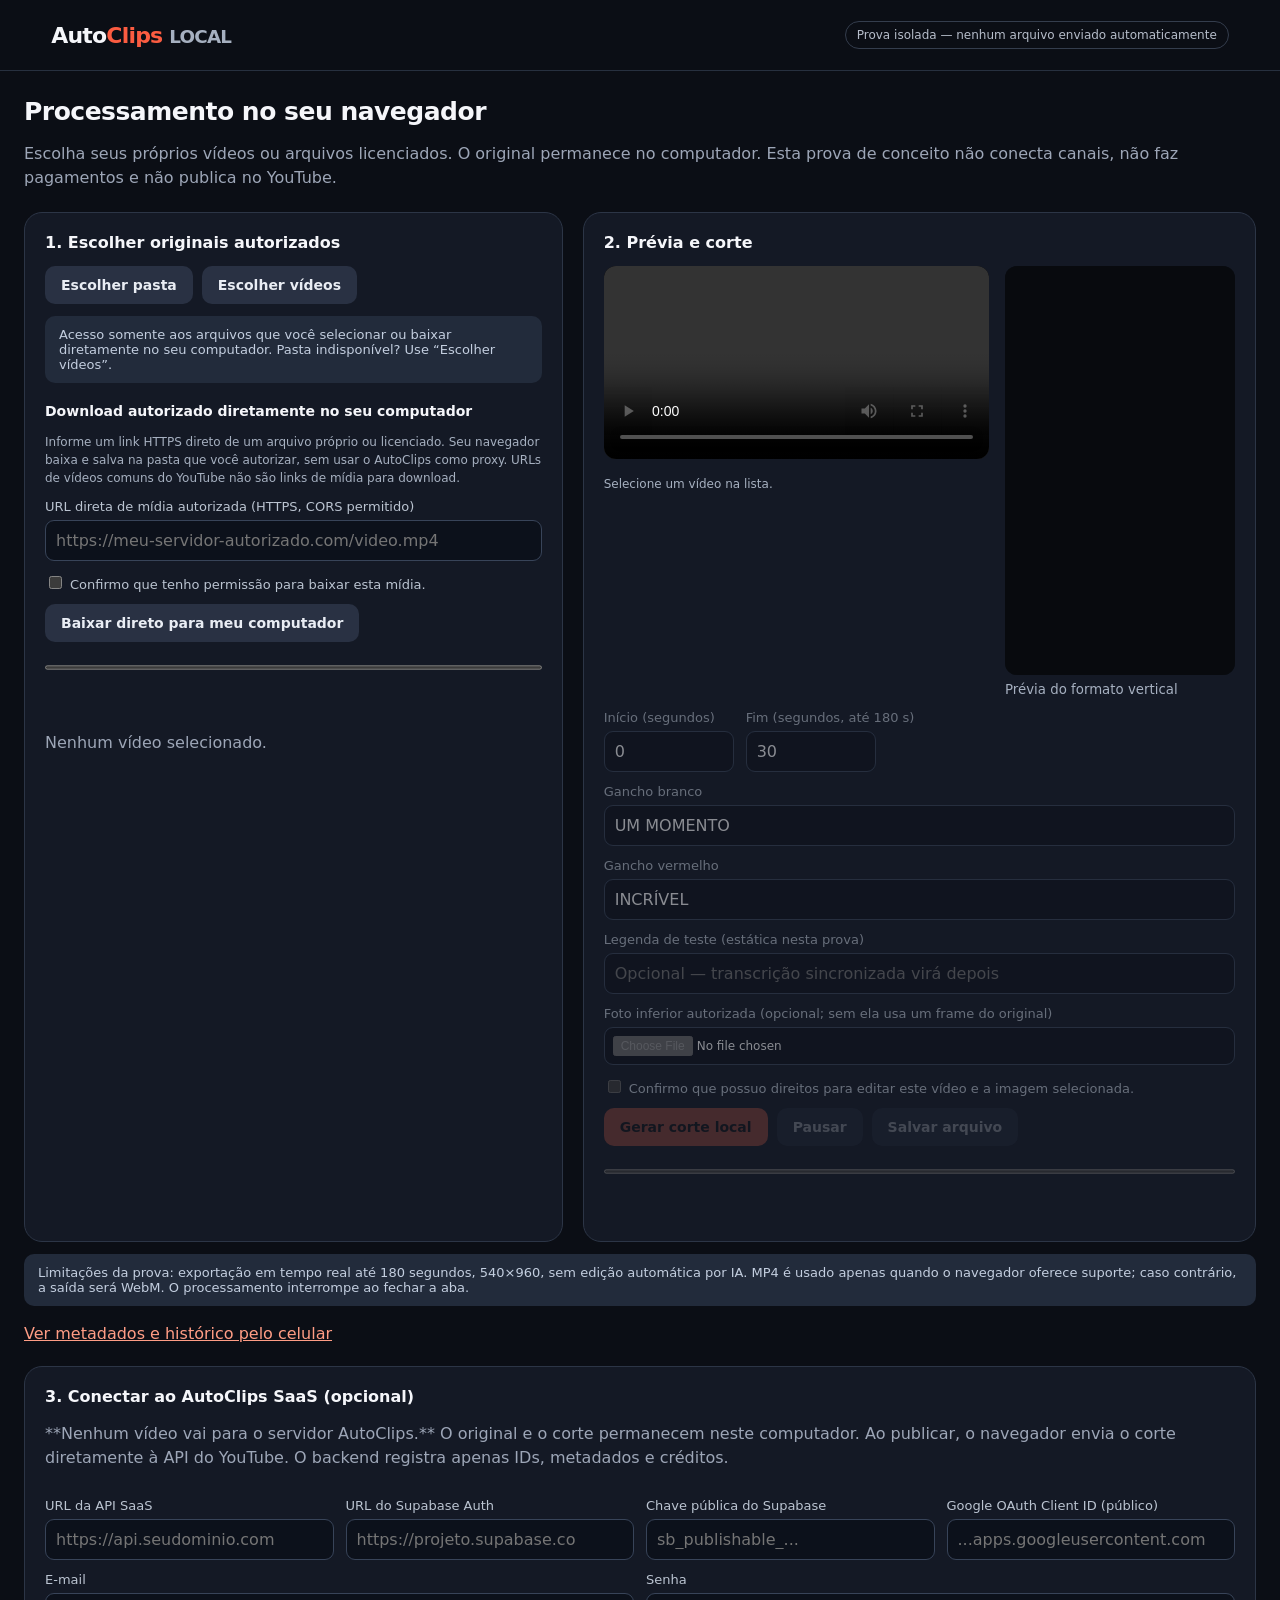
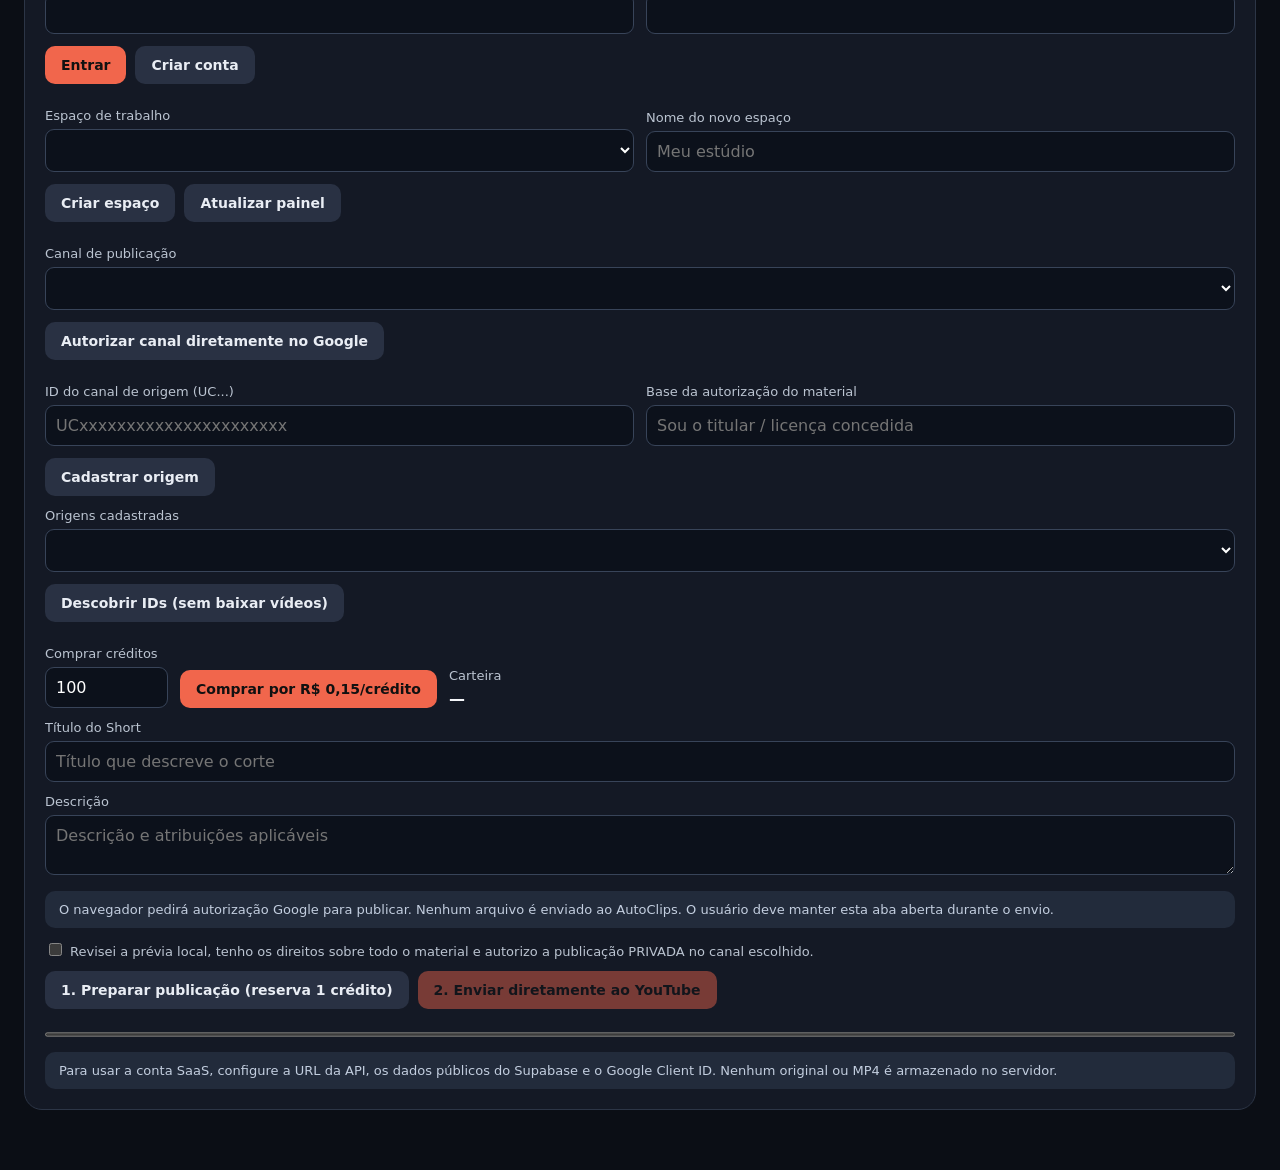
==== web-local/index.html @ 131fcde2 "feat(zero-media): add user-authorized direct URL download controls" ====
<!doctype html>
<html lang="pt-BR">
<head>
<meta charset="utf-8">
<meta name="viewport" content="width=device-width,initial-scale=1">
<meta name="color-scheme" content="dark">
<title>AutoClips — Laboratório local</title>
<style>
:root{font-family:Inter,system-ui,-apple-system,"Segoe UI",sans-serif;color:#f5f6fa;background:#0b0e15}*{box-sizing:border-box}
body{margin:0;min-height:100vh}header{display:flex;align-items:center;justify-content:space-between;padding:21px max(24px,4vw);border-bottom:1px solid #27303f}
.brand{font-size:22px;font-weight:850;letter-spacing:-.8px}.brand span{color:#fb5c41}.tag{font-size:12px;color:#b6bdca;border:1px solid #343d4d;border-radius:20px;padding:6px 11px}
main{max-width:1400px;margin:auto;padding:26px 24px 60px}h1{font-size:25px;letter-spacing:-.5px;margin:0 0 8px}p{color:#9da6b7;line-height:1.5}h2{font-size:16px;margin:0 0 14px}
.layout{display:grid;grid-template-columns:minmax(280px,1fr) minmax(340px,1.25fr);gap:20px;margin-top:22px}.panel{background:#141925;border:1px solid #2c3546;border-radius:18px;padding:20px;min-width:0}
button,.button{background:#f1664c;border:0;border-radius:10px;color:#111;font:inherit;font-size:14px;font-weight:700;padding:11px 16px;cursor:pointer}
button:hover{filter:brightness(1.12)}button:disabled{opacity:.45;cursor:not-allowed}button.secondary{background:#293143;color:#e9edf4}
.controls{display:flex;gap:9px;flex-wrap:wrap;margin:12px 0}input,textarea{border:1px solid #384459;background:#0c111b;color:white;border-radius:9px;padding:10px;width:100%;font:inherit}
input[type="number"]{max-width:130px}input[type="file"]{padding:8px;font-size:12px}label{font-size:13px;color:#bbc4d1;display:block;margin:12px 0 6px}
input[type="checkbox"]{width:auto;margin-right:8px}small{color:#a6b0c0}.muted{color:#a6b0c0;font-size:12px}.notice{padding:11px 14px;background:#222b3b;border-radius:10px;font-size:13px;color:#c3cedf;margin-top:12px}
select{border:1px solid #384459;background:#0c111b;color:white;border-radius:9px;padding:10px;width:100%;font:inherit} .saas-job{padding:9px 0;border-bottom:1px solid #293243;font-size:13px} .saas-job small{display:block;margin-top:4px} #files{display:grid;gap:8px;margin:12px 0;max-height:290px;overflow:auto}.file{display:flex;align-items:center;justify-content:space-between;gap:14px;background:#0e1420;border:1px solid #273244;border-radius:10px;padding:11px;text-align:left;color:#fff;width:100%}.file.active{border-color:#f1664c}.file small{display:block;overflow:hidden;text-overflow:ellipsis;white-space:nowrap;max-width:290px}
.preview{display:grid;grid-template-columns:1fr minmax(160px,230px);gap:16px;align-items:start}
#source{width:100%;max-height:350px;background:#000;border-radius:12px}#composition{width:100%;aspect-ratio:9/16;background:#080b13;border-radius:12px}
fieldset{border:none;margin:0;padding:0}fieldset[disabled]{opacity:.5}.field-row{display:flex;align-items:end;gap:12px;flex-wrap:wrap}
.output{margin-top:14px}.output a{display:inline-block;color:#ff9d85;overflow-wrap:anywhere}
.status{font-size:13px;color:#ffd6a0;margin-top:10px;min-height:20px}progress{width:100%;height:9px;margin-top:8px;accent-color:#f1664c}
@media(max-width:880px){.layout{grid-template-columns:1fr}.preview{grid-template-columns:1fr 210px}}
@media(max-width:520px){.preview{grid-template-columns:1fr 150px}header{padding:15px}.tag{display:none}main{padding:17px}.panel{padding:14px}}
</style>
</head>
<body>
<header><div class="brand">Auto<span>Clips</span> <small>LOCAL</small></div><span class="tag">Prova isolada — nenhum arquivo enviado automaticamente</span></header>
<main>
<h1>Processamento no seu navegador</h1>
<p>Escolha seus próprios vídeos ou arquivos licenciados. O original permanece no computador. Esta prova de conceito não conecta canais, não faz pagamentos e não publica no YouTube.</p>
<div class="layout">
<section class="panel" aria-label="Originais">
<h2>1. Escolher originais autorizados</h2>
<div class="controls"><button id="folder" class="secondary">Escolher pasta</button><button id="choose" class="secondary">Escolher vídeos</button></div>
<input id="inputFiles" type="file" accept="video/*,.mp4,.mov,.mkv,.webm" multiple hidden>
<div class="notice" id="permissions">Acesso somente aos arquivos que você selecionar ou baixar diretamente no seu computador. Pasta indisponível? Use “Escolher vídeos”.</div>
<h3 style="font-size:14px;margin-top:20px">Download autorizado diretamente no seu computador</h3>
<p class="muted">Informe um link HTTPS direto de um arquivo próprio ou licenciado. Seu navegador baixa e salva na pasta que você autorizar, sem usar o AutoClips como proxy. URLs de vídeos comuns do YouTube não são links de mídia para download.</p>
<label for="sourceUrl">URL direta de mídia autorizada (HTTPS, CORS permitido)</label>
<input id="sourceUrl" type="url" placeholder="https://meu-servidor-autorizado.com/video.mp4">
<label><input type="checkbox" id="downloadRights">Confirmo que tenho permissão para baixar esta mídia.</label>
<div class="controls"><button type="button" id="downloadSource" class="secondary">Baixar direto para meu computador</button></div>
<progress id="downloadProgress" value="0" max="100"></progress><div class="status" id="downloadStatus" role="status"></div>

<div id="files" aria-label="Fila de arquivos"><p>Nenhum vídeo selecionado.</p></div>
<button id="restore" class="secondary" hidden>Reabrir arquivos autorizados</button>
</section>
<section class="panel" aria-label="Editor e exportação">
<h2>2. Prévia e corte</h2>
<div class="preview"><div><video id="source" controls playsinline preload="metadata"></video><p class="muted" id="metadata">Selecione um vídeo na lista.</p></div><div><canvas id="composition" width="540" height="960" aria-label="Layout do corte"></canvas><small>Prévia do formato vertical</small></div></div>
<fieldset id="editing" disabled>
<div class="field-row"><div><label for="start">Início (segundos)</label><input id="start" type="number" min="0" step="0.1" value="0"></div><div><label for="end">Fim (segundos, até 180 s)</label><input id="end" type="number" min="0" step="0.1" value="30"></div></div>
<label for="hookWhite">Gancho branco</label><input id="hookWhite" value="UM MOMENTO">
<label for="hookRed">Gancho vermelho</label><input id="hookRed" value="INCRÍVEL">
<label for="subtitle">Legenda de teste (estática nesta prova)</label><input id="subtitle" value="" placeholder="Opcional — transcrição sincronizada virá depois">
<label for="photo">Foto inferior autorizada (opcional; sem ela usa um frame do original)</label><input id="photo" type="file" accept="image/*">
<label><input id="rights" type="checkbox">Confirmo que possuo direitos para editar este vídeo e a imagem selecionada.</label>
<div class="controls"><button id="export">Gerar corte local</button><button id="pause" class="secondary" disabled>Pausar</button><button id="save" class="secondary" disabled>Salvar arquivo</button></div>
<progress id="progress" max="100" value="0"></progress><div id="status" class="status" aria-live="polite"></div>
<div id="output" class="output"></div>
</fieldset>
</section>
</div>
<div class="notice">Limitações da prova: exportação em tempo real até 180 segundos, 540×960, sem edição automática por IA. MP4 é usado apenas quando o navegador oferece suporte; caso contrário, a saída será WebM. O processamento interrompe ao fechar a aba.</div>

<p><a href="./review.html" style="color:#ff9d85">Ver metadados e histórico pelo celular</a></p>
<section class="panel" id="saas" style="margin-top:20px" aria-label="AutoClips SaaS">
<h2>3. Conectar ao AutoClips SaaS (opcional)</h2>
<p>**Nenhum vídeo vai para o servidor AutoClips.** O original e o corte permanecem neste computador. Ao publicar, o navegador envia o corte diretamente à API do YouTube. O backend registra apenas IDs, metadados e créditos.</p>
<div class="field-row">
<div style="flex:1;min-width:190px"><label for="saasApi">URL da API SaaS</label><input id="saasApi" placeholder="https://api.seudominio.com"></div>
<div style="flex:1;min-width:190px"><label for="saasSupabase">URL do Supabase Auth</label><input id="saasSupabase" placeholder="https://projeto.supabase.co"></div>
<div style="flex:1;min-width:190px"><label for="saasPublishable">Chave pública do Supabase</label><input id="saasPublishable" autocomplete="off" placeholder="sb_publishable_..."></div>
<div style="flex:1;min-width:190px"><label for="saasGoogleClientId">Google OAuth Client ID (público)</label><input id="saasGoogleClientId" autocomplete="off" placeholder="...apps.googleusercontent.com"></div>
</div>
<div class="field-row">
<div style="flex:1;min-width:170px"><label for="saasEmail">E-mail</label><input id="saasEmail" type="email" autocomplete="email"></div>
<div style="flex:1;min-width:170px"><label for="saasPassword">Senha</label><input id="saasPassword" type="password" autocomplete="current-password"></div>
</div>
<div class="controls"><button id="saasLogin">Entrar</button><button id="saasSignup" class="secondary">Criar conta</button></div>
<div class="field-row">
<div style="flex:1"><label for="saasOrg">Espaço de trabalho</label><select id="saasOrg"></select></div>
<div style="flex:1"><label for="saasOrgName">Nome do novo espaço</label><input id="saasOrgName" placeholder="Meu estúdio"></div>
</div>
<div class="controls"><button id="saasCreateOrg" class="secondary">Criar espaço</button><button id="saasRefresh" class="secondary">Atualizar painel</button></div>
<div class="field-row">
<div style="flex:1"><label for="saasChannel">Canal de publicação</label><select id="saasChannel"></select></div>
</div>
<div class="controls"><button id="saasConnect" class="secondary">Autorizar canal diretamente no Google</button></div>

<div class="field-row">
<div style="flex:1;min-width:190px"><label for="saasSourceId">ID do canal de origem (UC...)</label><input id="saasSourceId" placeholder="UCxxxxxxxxxxxxxxxxxxxxxx"></div>
<div style="flex:1;min-width:190px"><label for="saasRightsBasis">Base da autorização do material</label><input id="saasRightsBasis" placeholder="Sou o titular / licença concedida"></div>
</div>
<div class="controls"><button id="saasRegisterSource" class="secondary">Cadastrar origem</button></div>
<label for="saasSourceList">Origens cadastradas</label><select id="saasSourceList"></select>
<div class="controls"><button id="saasDiscover" class="secondary">Descobrir IDs (sem baixar vídeos)</button></div>
<div class="muted" id="saasDiscoverResults"></div>

<div class="field-row">
<div><label for="saasBuyCount">Comprar créditos</label><input id="saasBuyCount" type="number" min="100" max="100000" step="100" value="100"></div>
<div><button id="saasCheckout">Comprar por R$ 0,15/crédito</button></div>
<div><label>Carteira</label><strong id="saasCredits">—</strong></div>
</div>
<fieldset>
<label for="saasTitle">Título do Short</label><input id="saasTitle" maxlength="100" placeholder="Título que descreve o corte">
<label for="saasDescription">Descrição</label><textarea id="saasDescription" rows="2" maxlength="5000" placeholder="Descrição e atribuições aplicáveis"></textarea>
<div class="notice">O navegador pedirá autorização Google para publicar. Nenhum arquivo é enviado ao AutoClips. O usuário deve manter esta aba aberta durante o envio.</div>
<label><input type="checkbox" id="saasApprovalCheck">Revisei a prévia local, tenho os direitos sobre todo o material e autorizo a publicação PRIVADA no canal escolhido.</label>
<div class="controls"><button id="saasPrepare" class="secondary">1. Preparar publicação (reserva 1 crédito)</button><button id="saasPublish" disabled>2. Enviar diretamente ao YouTube</button></div><progress id="saasPublishProgress" value="0" max="100"></progress>
</fieldset>
<div class="notice" id="saasFeedback" role="status">Para usar a conta SaaS, configure a URL da API, os dados públicos do Supabase e o Google Client ID. Nenhum original ou MP4 é armazenado no servidor.</div>
<div id="saasStatus" aria-live="polite"></div>
</section>
</main>
<script type="module" src="./app.js"></script>
<script src="https://accounts.google.com/gsi/client" async defer></script>
<script type="module" src="./saas.js"></script>
</body>
</html>
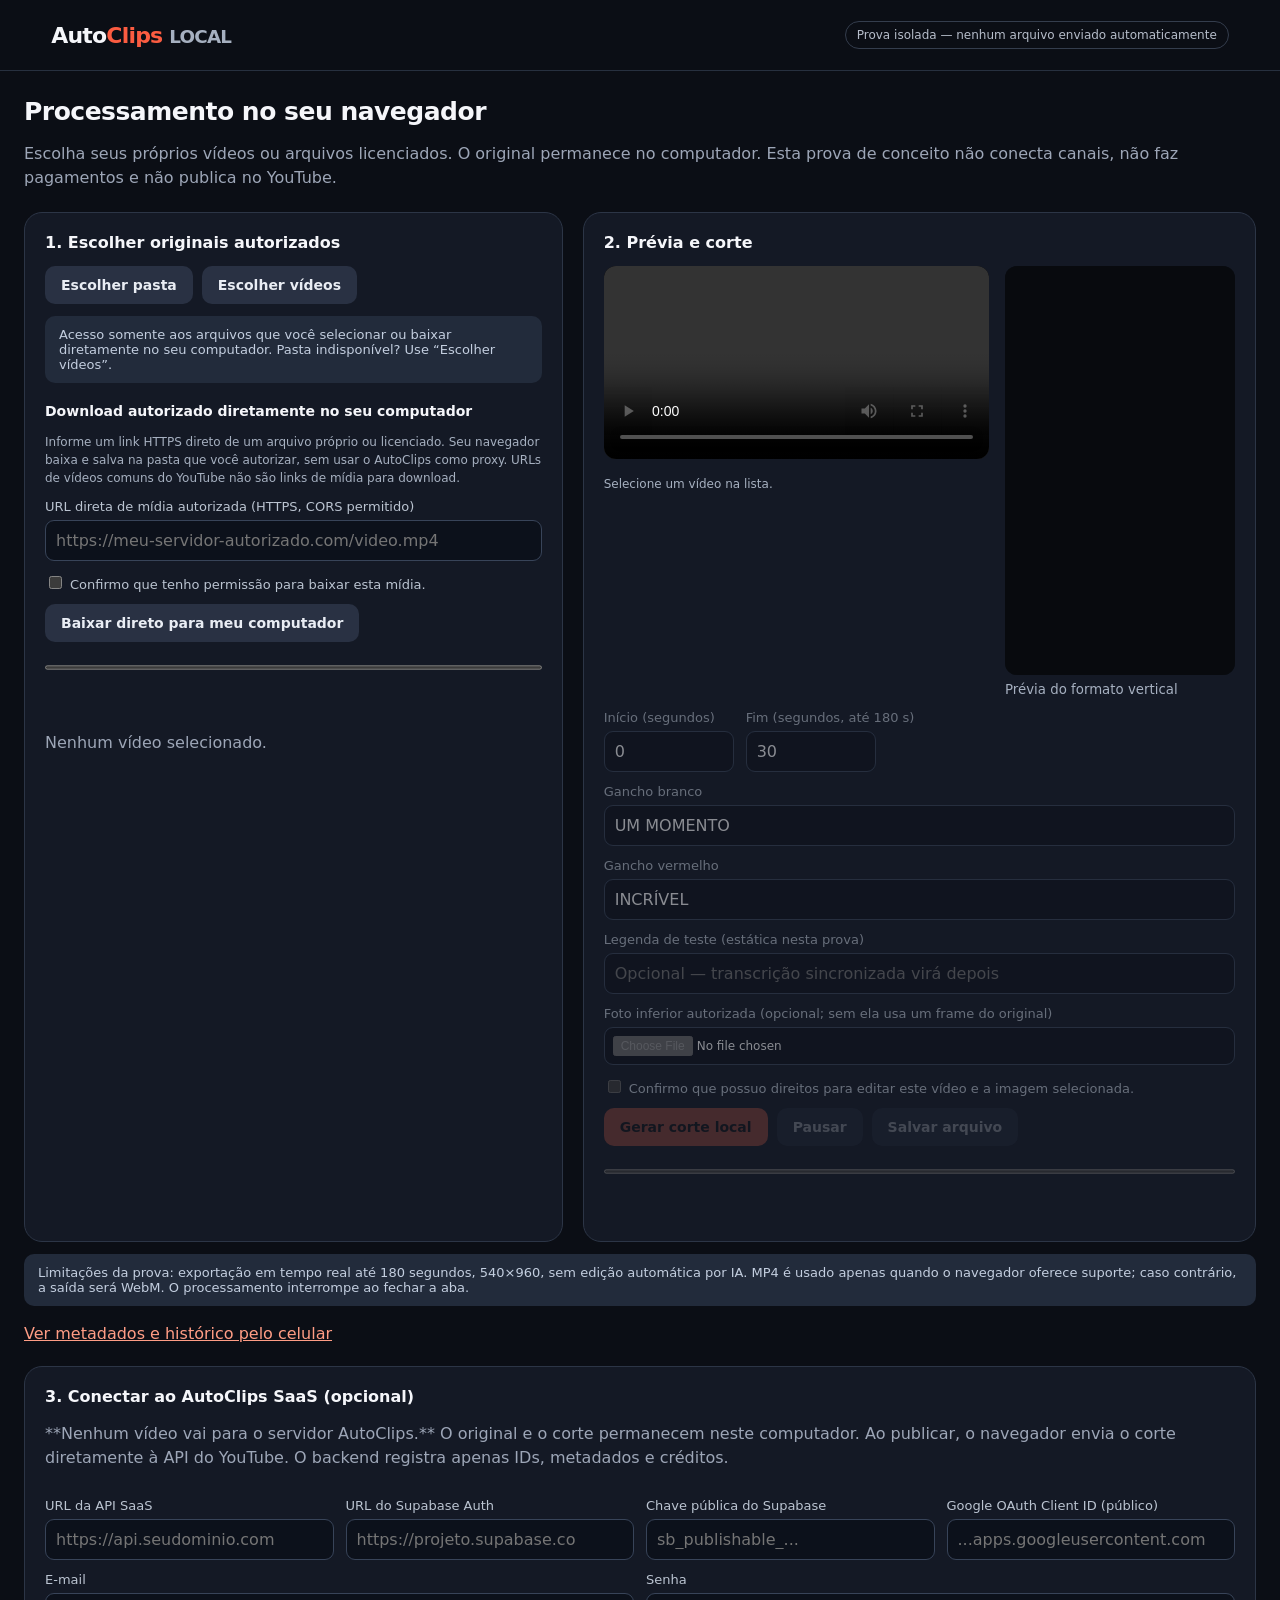
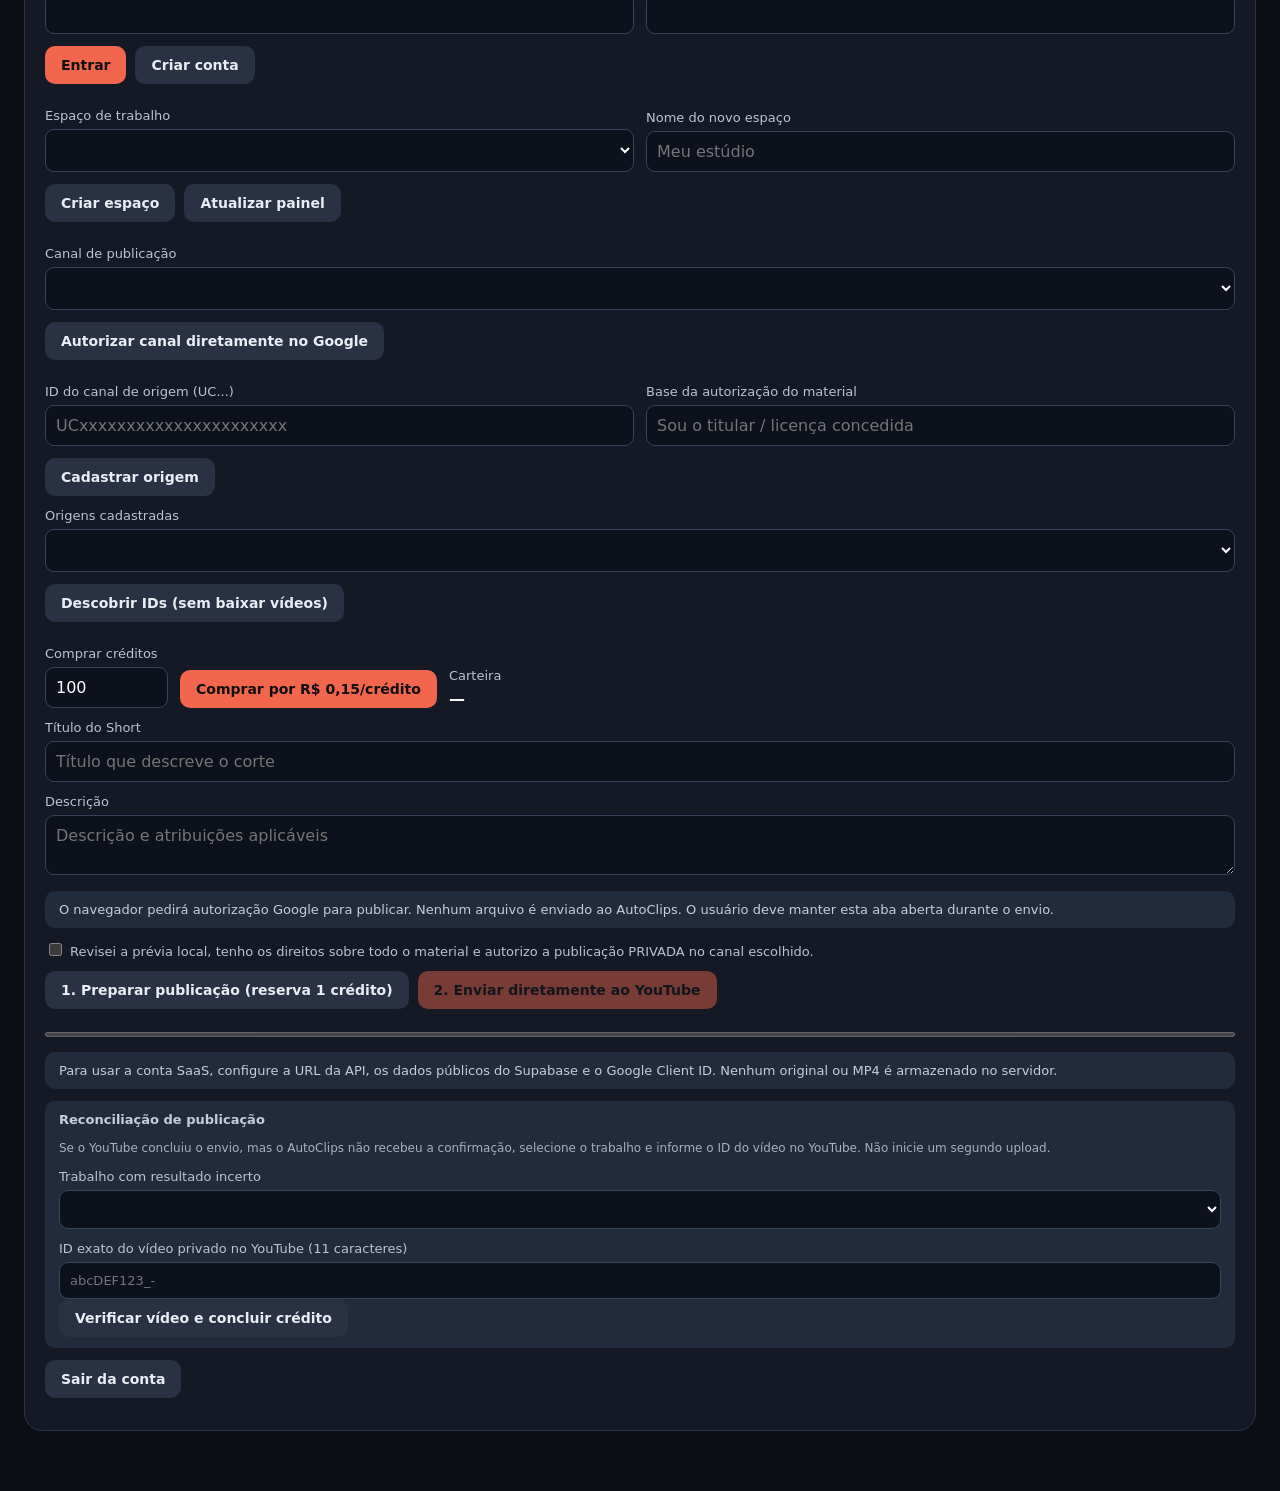
==== commit 28870959: "ui(saas): offer verified reconciliation of ambiguous browser uploads" ====
--- a/web-local/index.html
+++ b/web-local/index.html
@@ -114,6 +114,17 @@
 </fieldset>
 <div class="notice" id="saasFeedback" role="status">Para usar a conta SaaS, configure a URL da API, os dados públicos do Supabase e o Google Client ID. Nenhum original ou MP4 é armazenado no servidor.</div>
 <div id="saasStatus" aria-live="polite"></div>
+<div class="notice" style="margin-top:12px">
+<strong>Reconciliação de publicação</strong>
+<p class="muted">Se o YouTube concluiu o envio, mas o AutoClips não recebeu a confirmação, selecione o trabalho e informe o ID do vídeo no YouTube. Não inicie um segundo upload.</p>
+<label for="saasReconcileJob">Trabalho com resultado incerto</label>
+<select id="saasReconcileJob"></select>
+<label for="saasReconcileVideoId">ID exato do vídeo privado no YouTube (11 caracteres)</label>
+<input id="saasReconcileVideoId" maxlength="11" placeholder="abcDEF123_-">
+<button id="saasReconcile" class="secondary">Verificar vídeo e concluir crédito</button>
+</div>
+<div class="controls"><button id="saasLogout" class="secondary">Sair da conta</button></div>
+
 </section>
 </main>
 <script type="module" src="./app.js"></script>
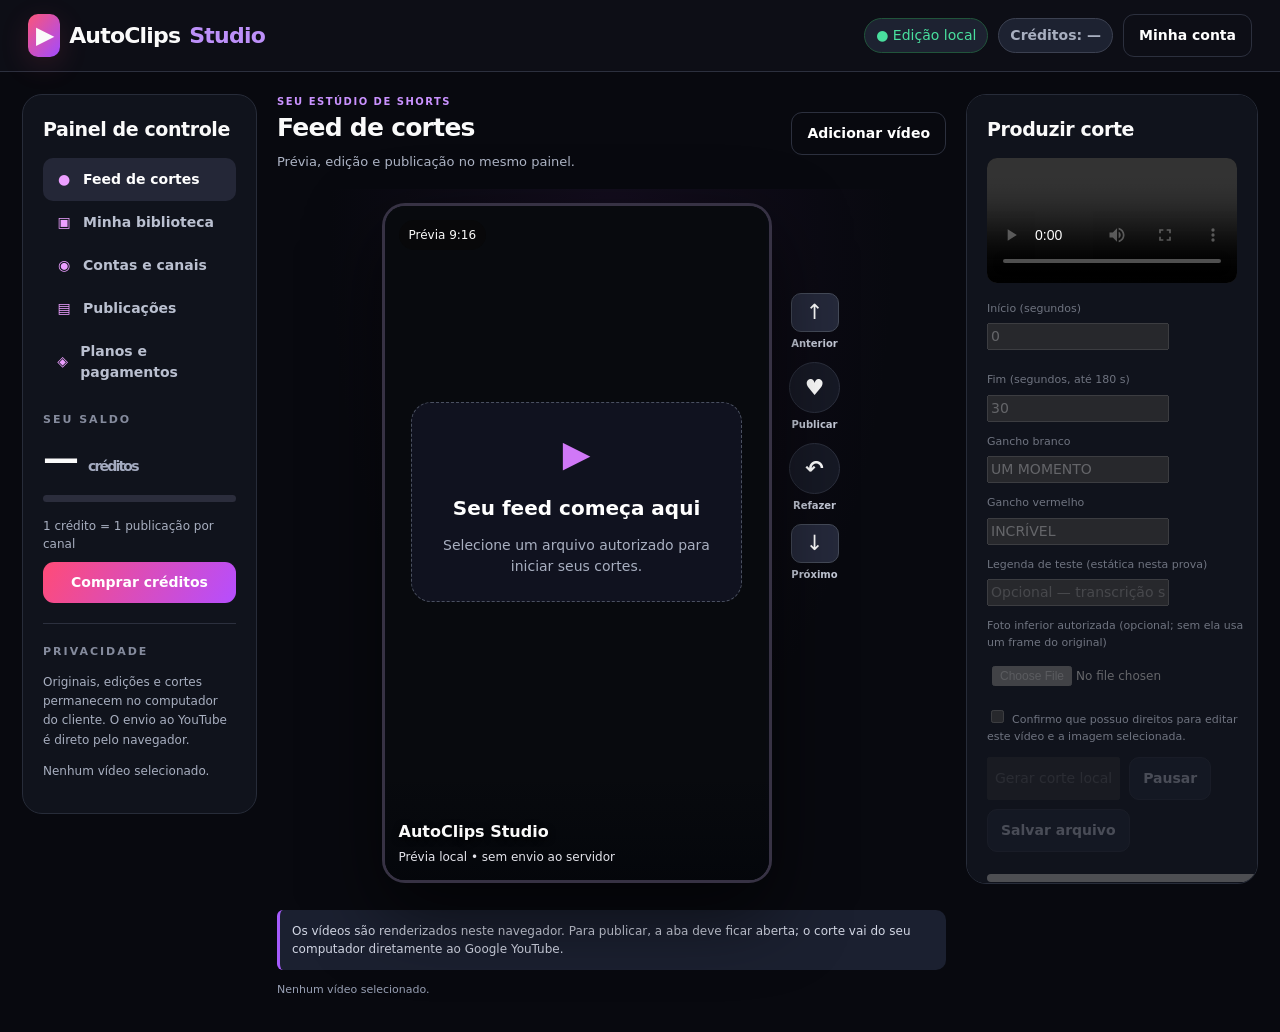
==== commit b9f9768d: "feat(ui): restore original AutoClips Studio three-column design with plans and modal" ====
--- a/web-local/index.html
+++ b/web-local/index.html
@@ -1,38 +1,24 @@
-<!doctype html>
-<html lang="pt-BR">
-<head>
-<meta charset="utf-8">
-<meta name="viewport" content="width=device-width,initial-scale=1">
-<meta name="color-scheme" content="dark">
-<title>AutoClips — Laboratório local</title>
-<style>
-:root{font-family:Inter,system-ui,-apple-system,"Segoe UI",sans-serif;color:#f5f6fa;background:#0b0e15}*{box-sizing:border-box}
-body{margin:0;min-height:100vh}header{display:flex;align-items:center;justify-content:space-between;padding:21px max(24px,4vw);border-bottom:1px solid #27303f}
-.brand{font-size:22px;font-weight:850;letter-spacing:-.8px}.brand span{color:#fb5c41}.tag{font-size:12px;color:#b6bdca;border:1px solid #343d4d;border-radius:20px;padding:6px 11px}
-main{max-width:1400px;margin:auto;padding:26px 24px 60px}h1{font-size:25px;letter-spacing:-.5px;margin:0 0 8px}p{color:#9da6b7;line-height:1.5}h2{font-size:16px;margin:0 0 14px}
-.layout{display:grid;grid-template-columns:minmax(280px,1fr) minmax(340px,1.25fr);gap:20px;margin-top:22px}.panel{background:#141925;border:1px solid #2c3546;border-radius:18px;padding:20px;min-width:0}
-button,.button{background:#f1664c;border:0;border-radius:10px;color:#111;font:inherit;font-size:14px;font-weight:700;padding:11px 16px;cursor:pointer}
-button:hover{filter:brightness(1.12)}button:disabled{opacity:.45;cursor:not-allowed}button.secondary{background:#293143;color:#e9edf4}
-.controls{display:flex;gap:9px;flex-wrap:wrap;margin:12px 0}input,textarea{border:1px solid #384459;background:#0c111b;color:white;border-radius:9px;padding:10px;width:100%;font:inherit}
-input[type="number"]{max-width:130px}input[type="file"]{padding:8px;font-size:12px}label{font-size:13px;color:#bbc4d1;display:block;margin:12px 0 6px}
-input[type="checkbox"]{width:auto;margin-right:8px}small{color:#a6b0c0}.muted{color:#a6b0c0;font-size:12px}.notice{padding:11px 14px;background:#222b3b;border-radius:10px;font-size:13px;color:#c3cedf;margin-top:12px}
-select{border:1px solid #384459;background:#0c111b;color:white;border-radius:9px;padding:10px;width:100%;font:inherit} .saas-job{padding:9px 0;border-bottom:1px solid #293243;font-size:13px} .saas-job small{display:block;margin-top:4px} #files{display:grid;gap:8px;margin:12px 0;max-height:290px;overflow:auto}.file{display:flex;align-items:center;justify-content:space-between;gap:14px;background:#0e1420;border:1px solid #273244;border-radius:10px;padding:11px;text-align:left;color:#fff;width:100%}.file.active{border-color:#f1664c}.file small{display:block;overflow:hidden;text-overflow:ellipsis;white-space:nowrap;max-width:290px}
-.preview{display:grid;grid-template-columns:1fr minmax(160px,230px);gap:16px;align-items:start}
-#source{width:100%;max-height:350px;background:#000;border-radius:12px}#composition{width:100%;aspect-ratio:9/16;background:#080b13;border-radius:12px}
-fieldset{border:none;margin:0;padding:0}fieldset[disabled]{opacity:.5}.field-row{display:flex;align-items:end;gap:12px;flex-wrap:wrap}
-.output{margin-top:14px}.output a{display:inline-block;color:#ff9d85;overflow-wrap:anywhere}
-.status{font-size:13px;color:#ffd6a0;margin-top:10px;min-height:20px}progress{width:100%;height:9px;margin-top:8px;accent-color:#f1664c}
-@media(max-width:880px){.layout{grid-template-columns:1fr}.preview{grid-template-columns:1fr 210px}}
-@media(max-width:520px){.preview{grid-template-columns:1fr 150px}header{padding:15px}.tag{display:none}main{padding:17px}.panel{padding:14px}}
-</style>
-</head>
+<!DOCTYPE html>
+<html lang="pt-BR"><head><meta charset="utf-8"><meta name="viewport" content="width=device-width,initial-scale=1,viewport-fit=cover"><meta name="color-scheme" content="dark"><title>AutoClips Studio · Painel</title><link rel="stylesheet" href="./studio.css"></head>
 <body>
-<header><div class="brand">Auto<span>Clips</span> <small>LOCAL</small></div><span class="tag">Prova isolada — nenhum arquivo enviado automaticamente</span></header>
-<main>
-<h1>Processamento no seu navegador</h1>
-<p>Escolha seus próprios vídeos ou arquivos licenciados. O original permanece no computador. Esta prova de conceito não conecta canais, não faz pagamentos e não publica no YouTube.</p>
-<div class="layout">
-<section class="panel" aria-label="Originais">
+<header><div class="logo"><span class="logo-symbol">▶</span> AutoClips <span style="color:#bd90f9">Studio</span></div><div class="topright"><span class="pill green">● Edição local</span><span class="pill" id="topCredits">Créditos: —</span><button id="topAccount" type="button" class="btn soft">Minha conta</button></div></header>
+<div class="wrap" id="studioWrap">
+<aside class="sidebar"><h3 class="panel-title">Painel de controle</h3><nav aria-label="Menu">
+<button class="nav active" type="button" data-view="studio"><span class="nav-symbol">●</span> Feed de cortes</button>
+<button class="nav " type="button" data-view="library"><span class="nav-symbol">▣</span> Minha biblioteca</button>
+<button class="nav " type="button" data-view="channels"><span class="nav-symbol">◉</span> Contas e canais</button>
+<button class="nav " type="button" data-view="history"><span class="nav-symbol">▤</span> Publicações</button>
+<button class="nav " type="button" data-view="payments"><span class="nav-symbol">◈</span> Planos e pagamentos</button>
+</nav><div class="aside-heading">Seu saldo</div><div class="stat-big"><span id="sideCredits">—</span> <span style="font-size:14px;color:#a4abc0">créditos</span></div><div class="progress"><span id="creditProgress" style="width:0%"></span></div><div class="small">1 crédito = 1 publicação por canal</div><button class="btn primary" type="button" data-open-payments>Comprar créditos</button><div class="line"></div><div class="aside-heading">Privacidade</div><p class="small">Originais, edições e cortes permanecem no computador do cliente. O envio ao YouTube é direto pelo navegador.</p><p class="small" id="localCounter">Nenhum vídeo selecionado.</p></aside>
+<main class="workspace">
+<section class="view view-feed" id="view-studio">
+<div class="page-head"><div><div class="eyebrow">Seu estúdio de Shorts</div><h1>Feed de cortes</h1><p>Prévia, edição e publicação no mesmo painel.</p></div><button class="btn soft" type="button" data-view="library">Adicionar vídeo</button></div>
+<div class="hero-preview"><div class="phone-frame"><canvas id="composition" width="540" height="960" aria-label="Prévia do corte"></canvas><div id="emptyFeed" class="empty" style="position:absolute;left:7%;right:7%;top:29%;margin:0;background:#121421e8"><div style="font-size:36px;color:#d078f7">▶</div><strong>Seu feed começa aqui</strong>Selecione um arquivo autorizado para iniciar seus cortes.</div><div class="studio-overlay"><div class="video-title" id="feedTitle">AutoClips Studio</div><div class="video-meta" id="feedMeta">Prévia local • sem envio ao servidor</div></div><div id="position" class="play-state">Prévia 9:16</div></div>
+<div class="reactions"><div class="reaction"><button type="button" class="arrow" id="prev">↑</button><span>Anterior</span></div><div class="reaction yes"><button type="button" class="btn circle" id="studioApprove" title="Preparar publicação privada">♥</button><span>Publicar</span></div><div class="reaction no"><button type="button" class="btn circle" id="studioAdjust" title="Refazer o corte">↶</button><span>Refazer</span></div><div class="reaction"><button type="button" class="arrow" id="next">↓</button><span>Próximo</span></div></div></div>
+<div class="notice">Os vídeos são renderizados neste navegador. Para publicar, a aba deve ficar aberta; o corte vai do seu computador diretamente ao Google YouTube.</div>
+<p class="source-note" id="metadata">Nenhum vídeo selecionado.</p>
+</section>
+<section class="view" id="view-library" hidden><div class="page-head"><div><div class="eyebrow">Fontes autorizadas</div><h1>Minha biblioteca</h1><p>Arquivos selecionados, pastas e downloads locais.</p></div></div><div class="section-card">
 <h2>1. Escolher originais autorizados</h2>
 <div class="controls"><button id="folder" class="secondary">Escolher pasta</button><button id="choose" class="secondary">Escolher vídeos</button></div>
 <input id="inputFiles" type="file" accept="video/*,.mp4,.mov,.mkv,.webm" multiple hidden>
@@ -47,27 +33,8 @@
 
 <div id="files" aria-label="Fila de arquivos"><p>Nenhum vídeo selecionado.</p></div>
 <button id="restore" class="secondary" hidden>Reabrir arquivos autorizados</button>
-</section>
-<section class="panel" aria-label="Editor e exportação">
-<h2>2. Prévia e corte</h2>
-<div class="preview"><div><video id="source" controls playsinline preload="metadata"></video><p class="muted" id="metadata">Selecione um vídeo na lista.</p></div><div><canvas id="composition" width="540" height="960" aria-label="Layout do corte"></canvas><small>Prévia do formato vertical</small></div></div>
-<fieldset id="editing" disabled>
-<div class="field-row"><div><label for="start">Início (segundos)</label><input id="start" type="number" min="0" step="0.1" value="0"></div><div><label for="end">Fim (segundos, até 180 s)</label><input id="end" type="number" min="0" step="0.1" value="30"></div></div>
-<label for="hookWhite">Gancho branco</label><input id="hookWhite" value="UM MOMENTO">
-<label for="hookRed">Gancho vermelho</label><input id="hookRed" value="INCRÍVEL">
-<label for="subtitle">Legenda de teste (estática nesta prova)</label><input id="subtitle" value="" placeholder="Opcional — transcrição sincronizada virá depois">
-<label for="photo">Foto inferior autorizada (opcional; sem ela usa um frame do original)</label><input id="photo" type="file" accept="image/*">
-<label><input id="rights" type="checkbox">Confirmo que possuo direitos para editar este vídeo e a imagem selecionada.</label>
-<div class="controls"><button id="export">Gerar corte local</button><button id="pause" class="secondary" disabled>Pausar</button><button id="save" class="secondary" disabled>Salvar arquivo</button></div>
-<progress id="progress" max="100" value="0"></progress><div id="status" class="status" aria-live="polite"></div>
-<div id="output" class="output"></div>
-</fieldset>
-</section>
-</div>
-<div class="notice">Limitações da prova: exportação em tempo real até 180 segundos, 540×960, sem edição automática por IA. MP4 é usado apenas quando o navegador oferece suporte; caso contrário, a saída será WebM. O processamento interrompe ao fechar a aba.</div>
-
-<p><a href="./review.html" style="color:#ff9d85">Ver metadados e histórico pelo celular</a></p>
-<section class="panel" id="saas" style="margin-top:20px" aria-label="AutoClips SaaS">
+</div></section>
+<section class="view" id="view-channels" hidden><div class="page-head"><div><div class="eyebrow">Minha conta</div><h1>Contas e canais</h1><p>Seus espaços de trabalho e permissões do Google.</p></div></div><div class="section-card" id="loginBox">
 <h2>3. Conectar ao AutoClips SaaS (opcional)</h2>
 <p>**Nenhum vídeo vai para o servidor AutoClips.** O original e o corte permanecem neste computador. Ao publicar, o navegador envia o corte diretamente à API do YouTube. O backend registra apenas IDs, metadados e créditos.</p>
 <div class="field-row">
@@ -100,20 +67,13 @@
 <div class="controls"><button id="saasDiscover" class="secondary">Descobrir IDs (sem baixar vídeos)</button></div>
 <div class="muted" id="saasDiscoverResults"></div>
 
-<div class="field-row">
-<div><label for="saasBuyCount">Comprar créditos</label><input id="saasBuyCount" type="number" min="100" max="100000" step="100" value="100"></div>
-<div><button id="saasCheckout">Comprar por R$ 0,15/crédito</button></div>
-<div><label>Carteira</label><strong id="saasCredits">—</strong></div>
-</div>
-<fieldset>
-<label for="saasTitle">Título do Short</label><input id="saasTitle" maxlength="100" placeholder="Título que descreve o corte">
-<label for="saasDescription">Descrição</label><textarea id="saasDescription" rows="2" maxlength="5000" placeholder="Descrição e atribuições aplicáveis"></textarea>
-<div class="notice">O navegador pedirá autorização Google para publicar. Nenhum arquivo é enviado ao AutoClips. O usuário deve manter esta aba aberta durante o envio.</div>
-<label><input type="checkbox" id="saasApprovalCheck">Revisei a prévia local, tenho os direitos sobre todo o material e autorizo a publicação PRIVADA no canal escolhido.</label>
-<div class="controls"><button id="saasPrepare" class="secondary">1. Preparar publicação (reserva 1 crédito)</button><button id="saasPublish" disabled>2. Enviar diretamente ao YouTube</button></div><progress id="saasPublishProgress" value="0" max="100"></progress>
-</fieldset>
+
+
 <div class="notice" id="saasFeedback" role="status">Para usar a conta SaaS, configure a URL da API, os dados públicos do Supabase e o Google Client ID. Nenhum original ou MP4 é armazenado no servidor.</div>
-<div id="saasStatus" aria-live="polite"></div>
+<div class="controls"><button id="saasLogout" class="secondary">Sair da conta</button></div>
+
+</div></section>
+<section class="view" id="view-history" hidden><div class="page-head"><div><div class="eyebrow">Histórico online</div><h1>Publicações</h1><p>Estado dos cortes por canal, sem arquivos armazenados.</p></div><button class="btn soft" data-refresh type="button">Atualizar</button></div><div class="stat-list"><div class="stat-box"><span>Disponíveis</span><strong id="historyAvailable">—</strong></div><div class="stat-box"><span>Reservados</span><strong id="historyReserved">—</strong></div><div class="stat-box"><span>Confirmados</span><strong id="historyPublished">—</strong></div></div><div class="section-card"><div id="saasStatus" aria-live="polite"></div>
 <div class="notice" style="margin-top:12px">
 <strong>Reconciliação de publicação</strong>
 <p class="muted">Se o YouTube concluiu o envio, mas o AutoClips não recebeu a confirmação, selecione o trabalho e informe o ID do vídeo no YouTube. Não inicie um segundo upload.</p>
@@ -123,12 +83,41 @@
 <input id="saasReconcileVideoId" maxlength="11" placeholder="abcDEF123_-">
 <button id="saasReconcile" class="secondary">Verificar vídeo e concluir crédito</button>
 </div>
-<div class="controls"><button id="saasLogout" class="secondary">Sair da conta</button></div>
+</div></section>
+<section class="view" id="view-payments" hidden><div class="page-head"><div><div class="eyebrow">Créditos pré-pagos</div><h1>Planos e pagamentos</h1><p>Publique no seu ritmo, sem assinatura obrigatória.</p></div></div><div class="section-card"><div class="eyebrow">Seu saldo atual</div><div class="wallet-balance"><span id="paymentsCredits">—</span> créditos</div><p>1 crédito equivale a 1 publicação confirmada em um canal.</p></div><div class="grid-cards">
+<article class="plan-card"><div class="plan-top"><h3>Inicial</h3><span class="tagline">100 créditos</span></div><div class="plan-price">R$ 15,00 <small>pagamento único</small></div><p>100 vídeos publicados nos seus canais. Sem mensalidade obrigatória.</p><button type="button" class="btn primary" data-buy-credits="100">Comprar créditos</button></article>
+<article class="plan-card featured"><div class="plan-top"><h3>Criador</h3><span class="tagline">250 créditos</span></div><div class="plan-price">R$ 37,50 <small>pagamento único</small></div><p>250 vídeos publicados nos seus canais. Sem mensalidade obrigatória.</p><button type="button" class="btn primary" data-buy-credits="250">Comprar créditos</button></article>
+<article class="plan-card"><div class="plan-top"><h3>Profissional</h3><span class="tagline">500 créditos</span></div><div class="plan-price">R$ 75,00 <small>pagamento único</small></div><p>500 vídeos publicados nos seus canais. Sem mensalidade obrigatória.</p><button type="button" class="btn primary" data-buy-credits="500">Comprar créditos</button></article>
+<article class="plan-card"><div class="plan-top"><h3>Escala</h3><span class="tagline">1.000 créditos</span></div><div class="plan-price">R$ 150,00 <small>pagamento único</small></div><p>1.000 vídeos publicados nos seus canais. Sem mensalidade obrigatória.</p><button type="button" class="btn primary" data-buy-credits="1000">Comprar créditos</button></article>
+</div><div class="section-card" style="margin-top:15px"><h2>Comprar quantidade personalizada</h2><p>R$ 0,15 por publicação, com mínimo de 100 créditos.</p><div class="field-row">
+<div><label for="saasBuyCount">Comprar créditos</label><input id="saasBuyCount" type="number" min="100" max="100000" step="100" value="100"></div>
+<div><button id="saasCheckout">Comprar por R$ 0,15/crédito</button></div>
+<div><label>Carteira</label><strong id="saasCredits">—</strong></div>
+</div><div class="notice">Os créditos são liberados após confirmação do Stripe. Nenhum vídeo é enviado ao nosso servidor.</div></div></section>
+</main>
+<aside class="rightbar" id="studioRightbar">
+<h3 class="panel-title">Produzir corte</h3><video id="source" controls playsinline preload="metadata"></video>
 
-</section>
-</main>
-<script type="module" src="./app.js"></script>
-<script src="https://accounts.google.com/gsi/client" async defer></script>
-<script type="module" src="./saas.js"></script>
-</body>
-</html>+<fieldset id="editing" disabled>
+<div class="field-row"><div><label for="start">Início (segundos)</label><input id="start" type="number" min="0" step="0.1" value="0"></div><div><label for="end">Fim (segundos, até 180 s)</label><input id="end" type="number" min="0" step="0.1" value="30"></div></div>
+<label for="hookWhite">Gancho branco</label><input id="hookWhite" value="UM MOMENTO">
+<label for="hookRed">Gancho vermelho</label><input id="hookRed" value="INCRÍVEL">
+<label for="subtitle">Legenda de teste (estática nesta prova)</label><input id="subtitle" value="" placeholder="Opcional — transcrição sincronizada virá depois">
+<label for="photo">Foto inferior autorizada (opcional; sem ela usa um frame do original)</label><input id="photo" type="file" accept="image/*">
+<label><input id="rights" type="checkbox">Confirmo que possuo direitos para editar este vídeo e a imagem selecionada.</label>
+<div class="controls"><button id="export">Gerar corte local</button><button id="pause" class="secondary" disabled>Pausar</button><button id="save" class="secondary" disabled>Salvar arquivo</button></div>
+<progress id="progress" max="100" value="0"></progress><div id="status" class="status" aria-live="polite"></div>
+<div id="output" class="output"></div>
+</fieldset>
+<div class="line"></div><h3 class="panel-title">Publicar no YouTube</h3><p class="small">A publicação é feita diretamente pelo navegador e requer autorização Google e créditos.</p><fieldset>
+<label for="saasTitle">Título do Short</label><input id="saasTitle" maxlength="100" placeholder="Título que descreve o corte">
+<label for="saasDescription">Descrição</label><textarea id="saasDescription" rows="2" maxlength="5000" placeholder="Descrição e atribuições aplicáveis"></textarea>
+<div class="notice">O navegador pedirá autorização Google para publicar. Nenhum arquivo é enviado ao AutoClips. O usuário deve manter esta aba aberta durante o envio.</div>
+<label><input type="checkbox" id="saasApprovalCheck">Revisei a prévia local, tenho os direitos sobre todo o material e autorizo a publicação PRIVADA no canal escolhido.</label>
+<div class="controls"><button id="saasPrepare" class="secondary">1. Preparar publicação (reserva 1 crédito)</button><button id="saasPublish" disabled>2. Enviar diretamente ao YouTube</button></div><progress id="saasPublishProgress" value="0" max="100"></progress>
+</fieldset><div class="notice">Seus arquivos não ficam no nosso servidor.</div></aside></div>
+<nav class="mobile-tabs" aria-label="Menu móvel"><button type="button" class="active" data-view="studio">Feed</button><button type="button" class="" data-view="library">Arquivos</button><button type="button" class="" data-view="channels">Canais</button><button type="button" class="" data-view="history">Histórico</button><button type="button" class="" data-view="payments">Pagamentos</button></nav>
+<div id="studioToast" class="toast" role="status" aria-live="polite"></div>
+<div class="credit-modal" id="creditModal" hidden><div class="credit-dialog" role="dialog" aria-modal="true" aria-labelledby="creditModalTitle" aria-describedby="creditModalDesc"><div class="logo-symbol" style="display:inline-flex;font-size:22px">◈</div><h2 id="creditModalTitle">Seus créditos acabaram</h2><p id="creditModalDesc">Você precisa comprar novos créditos para publicar mais vídeos. Os cortes já produzidos permanecem no seu computador.</p><button type="button" id="creditModalBuy" class="btn primary">Ver planos e comprar créditos</button><button type="button" id="creditModalDismiss" class="btn soft">Agora não</button></div></div>
+<script src="https://accounts.google.com/gsi/client" async defer></script><script type="module" src="./app.js"></script><script type="module" src="./saas.js"></script><script type="module" src="./studio-ui.js"></script>
+</body></html>
--- a/web-local/studio.css
+++ b/web-local/studio.css
@@ -0,0 +1,174 @@
+
+:root{color-scheme:dark;--bg:#08090f;--surface:#11141d;--panel:#181b25;--line:#2c303e;--sub:#a8afc0;--white:#fafafa;--hot:#ff4667;--good:#49df9e}
+*{box-sizing:border-box}html,body{margin:0;min-height:100%;background:var(--bg);color:var(--white);font:500 14px/1.5 Inter,system-ui,-apple-system,Segoe UI,Arial,sans-serif}button,input,textarea{font:inherit}button{cursor:pointer}button:disabled{opacity:.5;cursor:not-allowed}a{color:#a7c4ff}.hidden{display:none!important}.logo{display:flex;align-items:center;gap:9px;font-weight:850;letter-spacing:-.8px;font-size:22px}.logo-symbol{background:linear-gradient(130deg,#fc5579,#a24bff);border-radius:10px;padding:5px 8px;font-weight:950;box-shadow:0 8px 30px #fc557924}
+header{height:72px;padding:0 28px;border-bottom:1px solid var(--line);display:flex;align-items:center;justify-content:space-between;gap:12px;background:#0d0e16;position:relative;z-index:3}.topright{display:flex;gap:10px;align-items:center;color:var(--sub)}.pill{border:1px solid #3c4151;border-radius:999px;padding:6px 11px;background:#1d2231}.pill.green{border-color:#21543b;color:var(--good)}
+.btn{border:1px solid var(--line);background:#1c202c;color:var(--white);border-radius:11px;padding:10px 15px;font-weight:750;transition:transform .12s,background .12s}.btn:hover{background:#252b39}.btn:active{transform:scale(.97)}.btn.primary{background:linear-gradient(120deg,#ff4b77,#b54eff);border:0;color:white}.btn.primary:hover{filter:brightness(1.11)}.btn.soft{background:transparent}.btn.circle{border-radius:100px;width:51px;height:51px;padding:0;font-size:22px;display:grid;place-items:center;background:#191d29d9}
+.wrap{display:grid;grid-template-columns:250px minmax(320px,1fr) 300px;gap:18px;min-height:calc(100dvh - 72px);max-width:1540px;margin:auto;padding:19px}.sidebar,.rightbar{background:#10131c;border:1px solid #272c39;border-radius:20px;padding:21px;align-self:start}.nav{width:100%;display:flex;align-items:center;gap:10px;padding:14px 12px;border:0;background:transparent;color:#b9bfd0;text-align:left;border-radius:10px;font-weight:800}.nav.active{background:#242737;color:#fff}.nav .dot{width:9px;height:9px;background:var(--hot);border-radius:99px}.aside-heading{font-size:11px;letter-spacing:2px;text-transform:uppercase;color:#858b9d;font-weight:900;margin:22px 0 13px}.stat-big{font-size:36px;font-weight:900;letter-spacing:-1.8px}.progress{height:7px;border-radius:90px;background:#2b2d3c;overflow:hidden;margin:15px 0}.progress>span{display:block;background:linear-gradient(90deg,#ff4672,#ae57ff);height:100%;width:0}.small{font-size:12px;color:var(--sub)}.line{height:1px;background:var(--line);margin:20px 0}.secondary{color:var(--sub)}.feed-zone{display:flex;align-items:center;justify-content:center;min-height:calc(100dvh - 116px);position:relative;gap:14px}.phone-frame{height:min(760px,calc(100dvh - 118px));aspect-ratio:9/16;max-width:calc(100vw - 100px);border:4px solid #2e3444;border-radius:23px;overflow:hidden;position:relative;background:linear-gradient(150deg,#171d2e,#101014);box-shadow:0 30px 75px #0009}.phone-frame video{height:100%;width:100%;object-fit:contain;background:black}.video-overlay{position:absolute;bottom:0;left:0;right:0;padding:65px 14px 19px;background:linear-gradient(0deg,#070707ef,transparent);pointer-events:none}.video-overlay>*{margin:0}.video-title{font-weight:850;font-size:16px;line-height:1.35;text-shadow:0 2px 7px #000}.video-meta{font-size:12px;color:#e4e4eb;margin-top:6px}.play-state{position:absolute;top:14px;left:14px;background:#090909a8;border-radius:50px;padding:6px 10px;font-size:12px}.video-btn{position:absolute;top:12px;right:12px;background:#15151acc;color:white;border:1px solid #ffffff25;padding:7px 10px;border-radius:15px}.reactions{display:flex;flex-direction:column;gap:11px;align-items:center}.reaction{display:flex;flex-direction:column;align-items:center;gap:4px}.reaction span{font-size:10px;color:#c5cad8;font-weight:700}.reaction.yes .btn:hover{color:#ff577c;border-color:#ff577c}.reaction.no .btn:hover{color:#fbbb64;border-color:#fbbb64}.reaction .arrow{height:39px;width:48px;border-radius:10px;border:1px solid #454b59;background:#25293b;color:white;font-size:21px}
+.empty{border:1px dashed #4a5060;border-radius:20px;padding:24px;text-align:center;color:var(--sub);max-width:350px}.empty strong{display:block;color:white;font-size:20px;margin:12px}
+.panel-title{font-size:19px;font-weight:900;letter-spacing:-.4px;margin:0 0 14px}.input{width:100%;color:white;background:#181b26;border:1px solid #35394a;padding:12px 13px;border-radius:12px;outline:none;resize:vertical}.input:focus{border-color:#9d69ff}.sidebar .btn,.rightbar .btn{width:100%;margin-top:9px}.source{font-size:12px;border:1px solid #303442;border-radius:11px;padding:10px;margin-top:9px;word-break:break-word}.source .status{font-weight:800;color:#a4c8ff}.status.fail{color:#ff7b8f}.status.ok{color:var(--good)}.notice{background:#1b2030;border-left:3px solid #bb77ff;padding:12px;border-radius:6px 10px 10px 6px;font-size:12px;color:#d2d6e4;margin-top:13px}.feedback{border:1px solid #282c3c;background:#131724;border-radius:14px;padding:13px;margin-top:18px}.feedback textarea{min-height:80px}.hint{font-size:11px;color:#8c94a8;line-height:1.55}.alert{padding:12px;border-radius:10px;margin-top:12px;background:#44252e;color:#ffccd1}.success{background:#163729;color:#b9ffe2}
+#loginShell{display:flex;min-height:100dvh;align-items:center;justify-content:center;padding:20px}.login-card{max-width:430px;width:100%;background:#121521;border:1px solid #343b4d;border-radius:22px;padding:32px;box-shadow:0 25px 90px #0009}.login-card .logo{margin-bottom:20px}.login-card .btn{width:100%;margin-top:16px}.login-card h1{font-size:27px;letter-spacing:-1px}.login-card p{color:#a5adbd}
+.toast{position:fixed;bottom:22px;left:50%;transform:translateX(-50%);z-index:7;padding:12px 18px;background:#23283b;color:white;border:1px solid #596079;border-radius:12px;max-width:90vw;box-shadow:0 14px 40px #000b}
+@media(max-width:1150px){.wrap{grid-template-columns:220px 1fr;gap:12px}.rightbar{grid-column:1/-1}.feed-zone{grid-row:1/3}.rightbar{grid-row:3}.sidebar{grid-column:1}}@media(max-width:690px){header{height:62px;padding:0 14px}.topright .pill{display:none}.wrap{grid-template-columns:1fr;padding:8px;gap:9px}.sidebar{display:none}.feed-zone{min-height:calc(100dvh - 145px);grid-column:1;grid-row:1}.phone-frame{height:min(690px,calc(100dvh - 172px));border-radius:17px}.reactions{gap:6px}.btn.circle{width:40px;height:40px;font-size:19px}.rightbar{grid-row:2;grid-column:1;padding:16px}.mobile-nav{display:flex!important;gap:8px}.mobile-nav .btn{margin:0;flex:1}.aside-heading{margin-top:10px}}
+.mobile-nav{display:none;padding:6px}
+
+/* Studio three-column layout — top-aligned feed, compact side panels */
+.wrap{max-width:1620px;grid-template-columns:235px minmax(0,1fr) 260px;gap:20px;align-items:start;padding:22px}
+.sidebar,.rightbar{padding:20px;min-width:0}
+.feed-zone{align-self:start;min-height:0;align-items:flex-start;justify-content:center;gap:12px;position:sticky;top:18px}
+.phone-frame{height:min(720px,calc(100dvh - 124px));aspect-ratio:9/16;max-width:min(100%,410px);flex:0 1 auto;border-width:3px}
+.phone-frame video{position:absolute;inset:0;height:100%;width:100%}
+#emptyFeed{margin:auto}
+.reactions{flex:0 0 54px;padding-top:85px}
+.sidebar .nav{padding:11px 12px}
+.sidebar .aside-heading{margin:18px 0 10px}
+.stat-big{line-height:1.18}
+.rightbar #links{height:46px;resize:none}
+.rightbar .btn.primary{width:100%;margin-top:13px}
+.modal-backdrop{position:fixed;inset:0;z-index:15;display:flex;align-items:center;justify-content:center;background:#05060bd9;backdrop-filter:blur(7px);padding:18px}
+.modal-box{width:min(460px,100%);border:1px solid #44495b;border-radius:20px;background:#151824;padding:24px;box-shadow:0 26px 90px #000c}
+.modal-box h2{margin:0 0 7px;font-size:21px;letter-spacing:-.4px}
+.modal-box p{color:#bac1d2;font-size:13px;margin:0 0 17px}
+.modal-box textarea{min-height:134px;resize:vertical}
+.modal-actions{display:flex;justify-content:flex-end;gap:10px;margin-top:18px}
+.modal-actions .btn{flex:1}
+@media(max-width:1150px) and (min-width:851px){
+  .wrap{grid-template-columns:190px minmax(0,1fr) 210px;gap:12px;padding:14px}
+  .sidebar,.rightbar{padding:14px}
+  .feed-zone{grid-column:2;grid-row:1;top:14px}
+  .rightbar{grid-column:3;grid-row:1}
+  .sidebar{grid-column:1;grid-row:1}
+  .phone-frame{height:min(690px,calc(100dvh - 108px))}
+  .reactions{flex-basis:43px;gap:8px}
+}
+@media(max-width:850px) and (min-width:691px){
+  .wrap{grid-template-columns:175px minmax(0,1fr);gap:12px;padding:14px}
+  .sidebar{grid-column:1;grid-row:1}
+  .feed-zone{grid-column:2;grid-row:1;position:relative;top:auto}
+  .rightbar{grid-column:1/-1;grid-row:2}
+  .phone-frame{height:min(620px,calc(100dvh - 110px))}
+}
+@media(max-width:690px){
+  .wrap{grid-template-columns:minmax(0,1fr);padding:10px;gap:12px}
+  .sidebar{display:none}
+  .feed-zone{grid-column:1;grid-row:1;position:relative;top:auto;min-height:0;justify-content:center}
+  .phone-frame{height:min(690px,calc(100dvh - 154px));max-width:calc(100vw - 87px)}
+  .reactions{flex-basis:44px;padding-top:60px}
+  .rightbar{grid-column:1;grid-row:2;padding:16px}
+  .modal-actions{flex-direction:column-reverse}
+}
+
+
+
+/* AUTOCLIPS SAAS — continuação da identidade do Studio original, sem alterar o estilo legado. */
+:root{--shadow:0 25px 80px #0005}
+body{overflow-x:hidden}button,input,textarea,select{font-family:inherit}
+button{transition:background .15s,transform .15s,filter .15s}button:focus-visible,a:focus-visible,input:focus-visible,select:focus-visible{outline:2px solid #e38cff;outline-offset:3px}
+button.btn{color:#fff}button.btn.primary{background:linear-gradient(120deg,#ff4b77,#b54eff)}
+button.nav{color:#bac0d0}button.nav.active{color:white;background:#242737}
+input.input,select.input,textarea.input{display:block;width:100%;font-size:13px;min-height:43px}input[type=checkbox]{width:auto;margin-right:8px;accent-color:#c15cff}
+input[type=number]{max-width:none}
+input[type=file]{padding:9px 5px;max-width:100%;font-size:12px}
+label{display:block;margin:12px 0 6px;font-size:12px;color:#bdc3d2}
+p{color:#aeb5c6;line-height:1.6}
+button.secondary{background:#252a38;color:#e2e7f3;border:1px solid #343a49;border-radius:10px;padding:10px 13px;font-weight:750}
+button.secondary:hover{background:#30374c}
+body>header{position:sticky;top:0;z-index:10}
+.wrap{min-height:calc(100dvh - 72px);display:grid;grid-template-columns:235px minmax(0,1fr) 292px;max-width:1680px}
+.sidebar{position:sticky;top:92px;max-height:calc(100dvh - 110px);overflow:auto}
+.rightbar{position:sticky;top:92px;max-height:calc(100dvh - 110px);overflow:auto}
+.workspace{min-width:0}
+.view{min-width:0}
+.view[hidden],.tab-view[hidden],.credit-modal[hidden]{display:none!important}
+.eyebrow{letter-spacing:1.5px;color:#ca92ff;font-size:10px;text-transform:uppercase;font-weight:900}
+.page-head{display:flex;justify-content:space-between;align-items:center;gap:15px;margin:0 0 17px}
+.page-head h1{font-size:25px;margin:0;letter-spacing:-.75px}
+.page-head p{margin:5px 0 0;font-size:13px}
+.hero-preview{display:flex;justify-content:center;align-items:flex-start;gap:16px;min-height:440px;padding:14px 10px;background:radial-gradient(ellipse at 50% 5%,#3a1b503b,transparent 60%);border-radius:22px}
+.phone-frame{height:min(680px,calc(100dvh - 166px));width:min(390px,100%);aspect-ratio:9/16;flex:none;border-color:#373244;position:relative}
+#composition{width:100%;height:100%;object-fit:contain;display:block;background:#080a10}
+.studio-overlay{position:absolute;bottom:0;left:0;right:0;padding:46px 14px 14px;background:linear-gradient(0deg,#03050aba,transparent);pointer-events:none}
+.source-note{font-size:12px;color:#979fb3}
+#source{width:100%;max-height:170px;object-fit:contain;background:#03050a;border-radius:10px}
+#metadata{font-size:11px;overflow-wrap:anywhere}
+#files{display:grid;gap:9px;margin:15px 0;max-height:370px;overflow:auto}
+.file{display:block;text-align:left;width:100%;border:1px solid #323849;border-radius:11px;background:#181c28;color:white;padding:11px}
+.file.active{border-color:#ce6cfc;box-shadow:0 0 0 1px #b65bfb50}
+.file small{display:block;font-size:11px;color:#9fa9b9;overflow:hidden;text-overflow:ellipsis;white-space:nowrap}
+.file:hover{background:#22283b}
+.controls{display:flex;flex-wrap:wrap;gap:9px;margin:12px 0}
+.controls .btn{flex:1;white-space:normal}
+.notice{font-size:12px;border-left-color:#a55bfd}
+.status{font-size:12px;color:#dec5fb;min-height:16px;overflow-wrap:anywhere}
+progress{width:100%;accent-color:#d050ec;height:8px;border-radius:10px;overflow:hidden}
+fieldset{margin:0;padding:0;border:0}fieldset[disabled]{opacity:.55}
+#editing label{font-size:11px}
+#output a{display:block;font-size:12px;overflow-wrap:anywhere}
+.field-row{display:flex;gap:10px;flex-wrap:wrap;align-items:end}
+.field-row>div{min-width:140px;flex:1}
+.grid-cards{display:grid;grid-template-columns:repeat(2,minmax(0,1fr));gap:14px}
+.plan-card{background:#131724;border:1px solid #35384b;border-radius:18px;padding:21px;display:flex;flex-direction:column;gap:13px;min-height:245px}
+.plan-card.featured{border:1px solid #d050fc;background:radial-gradient(ellipse at 70% 0%,#44235b,#151827 65%);box-shadow:0 12px 34px #ae54ff13}
+.plan-top{display:flex;align-items:center;justify-content:space-between;gap:8px}
+.plan-price{font-size:32px;line-height:1.15;font-weight:950;letter-spacing:-1.2px;color:#fff}
+.plan-price small{font-size:12px;letter-spacing:0;font-weight:500;color:#b7bfd0}
+.plan-card h3{font-size:18px;margin:0}
+.plan-card p{font-size:12px;margin:0}
+.plan-card .btn{margin-top:auto;width:100%;text-align:center}
+.tagline{font-size:11px;color:#dfb3ff;border:1px solid #77468e;border-radius:999px;padding:4px 9px}
+.wallet-balance{font-size:32px;font-weight:900;letter-spacing:-1px;color:#fff}
+.wallet-balance-sm{color:#efbaff;font-size:12px;font-weight:850}
+.stat-list{display:grid;grid-template-columns:repeat(3,minmax(0,1fr));gap:12px;margin:15px 0 22px}
+.stat-box{background:#161a25;border:1px solid #313748;border-radius:13px;padding:17px}
+.stat-box strong{display:block;font-size:21px}
+.stat-box span{color:#a8aec0;font-size:11px}
+.section-card{background:#11141d;border:1px solid #2f3442;border-radius:17px;padding:21px;margin-bottom:16px}
+.section-card h2{font-size:17px;margin:0 0 8px}
+.section-card p{font-size:12px}
+.section-card .btn{margin-top:10px}
+.divider{height:1px;background:#313647;margin:17px 0}
+.selection-bar{display:flex;gap:10px;align-items:center;flex-wrap:wrap;margin-top:10px}
+.selection-bar select{flex:1}
+.editor-note{font-size:12px;color:#aab2c2;margin:9px 0}
+#saasStatus .saas-job{border:1px solid #303448;border-radius:11px;padding:13px 14px;margin:9px 0;background:#171a26}
+#saasStatus small{display:block;color:#a9b0c4;margin-top:4px}
+#saasDiscoverResults>div{border-bottom:1px solid #2c3142;padding:9px 0;font-size:12px}
+.text-link{color:#df9cff;font-weight:700;text-decoration:none}
+.text-link:hover{text-decoration:underline}
+.credit-modal{position:fixed;inset:0;background:#05070de5;z-index:60;display:flex;align-items:center;justify-content:center;padding:20px;backdrop-filter:blur(7px)}
+.credit-dialog{width:min(460px,100%);border:1px solid #694882;background:radial-gradient(ellipse at 65% 0,#342347,#151826 65%);border-radius:22px;padding:26px;box-shadow:0 20px 90px #000c}
+.credit-dialog h2{font-size:24px;margin:10px 0}
+.credit-dialog p{font-size:13px}
+.credit-dialog .btn{width:100%;margin-top:8px}
+.credit-dialog .btn.soft{background:transparent;border:1px solid #424558}
+.toast{z-index:80;opacity:0;pointer-events:none;transition:opacity .15s}
+.toast.visible{opacity:1}
+#loginBox .input{margin-bottom:8px}
+.mobile-tabs{display:none}
+[data-view] .nav-symbol{display:inline-flex;align-items:center;justify-content:center;width:18px;color:#ec9fff}
+#topCredits{font-weight:800}
+#saasFeedback{margin:12px 0 0;overflow-wrap:anywhere}
+#saasBuyCount{width:115px}
+#saasApprovalCheck{margin-right:7px}
+#saasPublishProgress,#progress,#downloadProgress{margin-top:7px}
+#saasLogout{margin-top:8px}
+#saasRightsBasis{font-size:12px}
+.view-feed .reactions{padding-top:90px}
+@media(max-width:1200px){.wrap{grid-template-columns:200px minmax(0,1fr) 255px;gap:12px;padding:13px}.sidebar,.rightbar{padding:15px}.page-head h1{font-size:21px}.phone-frame{width:min(320px,100%)}.hero-preview{gap:6px}}
+@media(max-width:990px){.wrap{grid-template-columns:210px minmax(0,1fr)}.rightbar{grid-column:2;position:relative;top:0;max-height:none}.sidebar{grid-column:1;grid-row:1 / span 2}.workspace{grid-column:2}.phone-frame{width:min(370px,100%)}}
+@media(max-width:690px){
+ .wrap{display:block;padding:12px 12px 90px}
+ .sidebar{display:none}
+ .rightbar{position:relative;top:auto;max-height:none;margin-top:13px}
+ .workspace{width:100%}
+ .phone-frame{width:min(330px,calc(100vw - 130px));height:auto;max-height:620px;min-height:400px}
+ .view-feed .hero-preview{padding:10px 0;min-height:460px}
+ .view-feed .reactions{padding-top:60px}
+ .grid-cards{grid-template-columns:1fr}.stat-list{grid-template-columns:1fr 1fr}
+ .mobile-tabs{position:fixed;z-index:40;bottom:0;left:0;right:0;display:flex;overflow-x:auto;gap:6px;align-items:center;padding:8px;background:#0b0e17f5;border-top:1px solid #303344}
+ .mobile-tabs button{color:#b6bbce;background:#1e2230;border:0;border-radius:10px;padding:9px 10px;white-space:nowrap;font-size:11px;font-weight:750}
+ .mobile-tabs button.active{background:#382944;color:white}
+ .rightbar[data-hidden=true]{display:none}
+ header{height:64px}header .topright .pill{display:none}
+ #topCredits{display:inline!important;font-size:12px}
+ .page-head{align-items:start}
+}
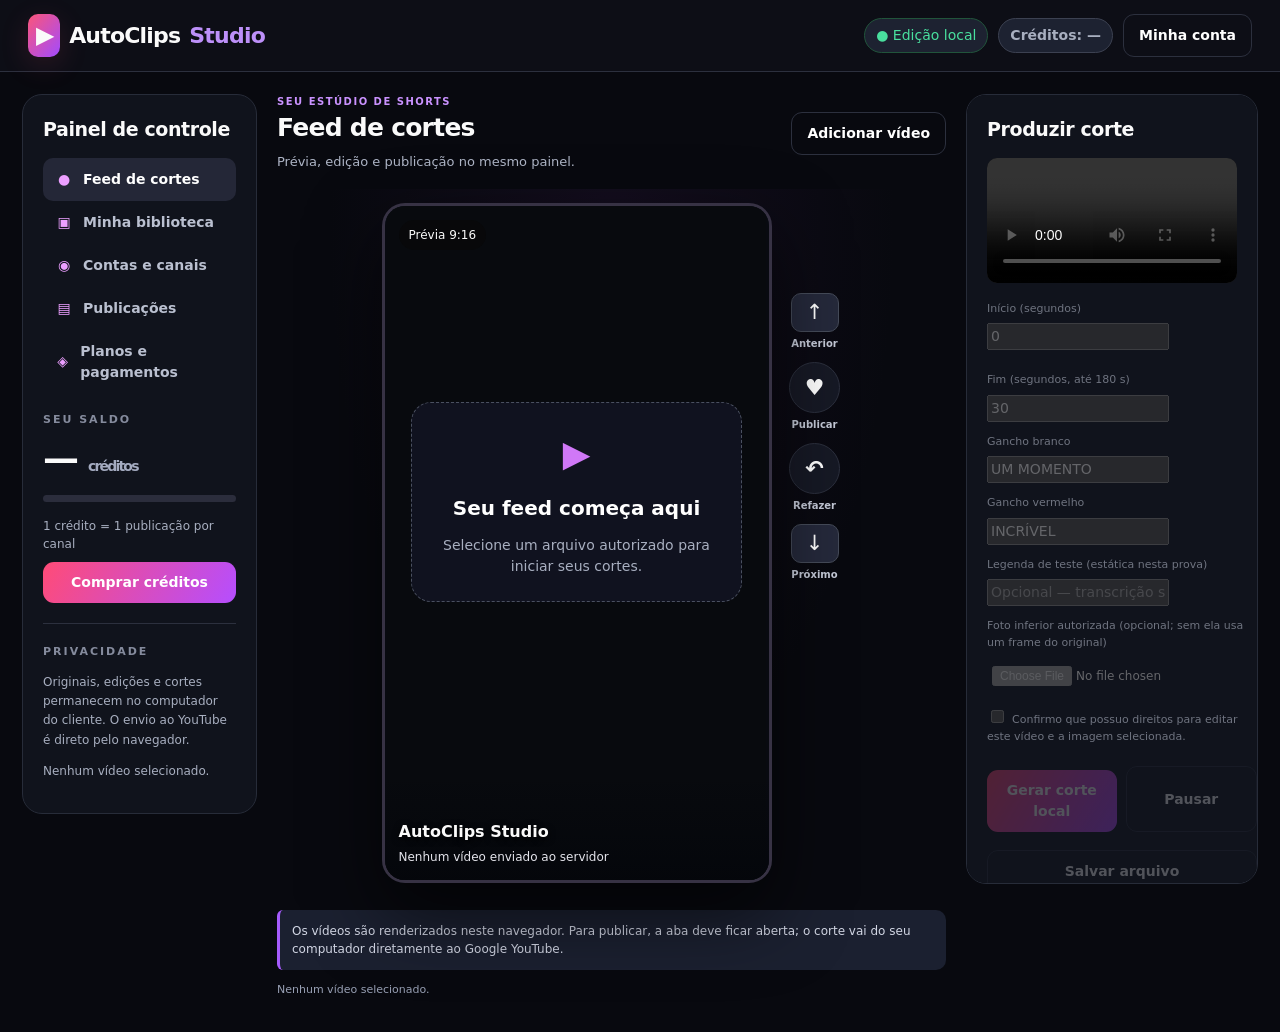
==== commit 0d2e2b61: "polish(studio): move integration settings into advanced disclosure and style actions" ====
--- a/web-local/index.html
+++ b/web-local/index.html
@@ -35,19 +35,14 @@
 <button id="restore" class="secondary" hidden>Reabrir arquivos autorizados</button>
 </div></section>
 <section class="view" id="view-channels" hidden><div class="page-head"><div><div class="eyebrow">Minha conta</div><h1>Contas e canais</h1><p>Seus espaços de trabalho e permissões do Google.</p></div></div><div class="section-card" id="loginBox">
-<h2>3. Conectar ao AutoClips SaaS (opcional)</h2>
-<p>**Nenhum vídeo vai para o servidor AutoClips.** O original e o corte permanecem neste computador. Ao publicar, o navegador envia o corte diretamente à API do YouTube. O backend registra apenas IDs, metadados e créditos.</p>
-<div class="field-row">
-<div style="flex:1;min-width:190px"><label for="saasApi">URL da API SaaS</label><input id="saasApi" placeholder="https://api.seudominio.com"></div>
-<div style="flex:1;min-width:190px"><label for="saasSupabase">URL do Supabase Auth</label><input id="saasSupabase" placeholder="https://projeto.supabase.co"></div>
-<div style="flex:1;min-width:190px"><label for="saasPublishable">Chave pública do Supabase</label><input id="saasPublishable" autocomplete="off" placeholder="sb_publishable_..."></div>
-<div style="flex:1;min-width:190px"><label for="saasGoogleClientId">Google OAuth Client ID (público)</label><input id="saasGoogleClientId" autocomplete="off" placeholder="...apps.googleusercontent.com"></div>
-</div>
+<h2>Acesse seu AutoClips</h2>
+<p>Entre, crie seu espaço e conecte canais. Os originais e cortes continuam exclusivamente no seu computador.</p>
+
 <div class="field-row">
 <div style="flex:1;min-width:170px"><label for="saasEmail">E-mail</label><input id="saasEmail" type="email" autocomplete="email"></div>
 <div style="flex:1;min-width:170px"><label for="saasPassword">Senha</label><input id="saasPassword" type="password" autocomplete="current-password"></div>
 </div>
-<div class="controls"><button id="saasLogin">Entrar</button><button id="saasSignup" class="secondary">Criar conta</button></div>
+<div class="controls"><button class="btn primary" id="saasLogin">Entrar</button><button class="btn soft" id="saasSignup" class="secondary">Criar conta</button></div>
 <div class="field-row">
 <div style="flex:1"><label for="saasOrg">Espaço de trabalho</label><select id="saasOrg"></select></div>
 <div style="flex:1"><label for="saasOrgName">Nome do novo espaço</label><input id="saasOrgName" placeholder="Meu estúdio"></div>
@@ -72,7 +67,12 @@
 <div class="notice" id="saasFeedback" role="status">Para usar a conta SaaS, configure a URL da API, os dados públicos do Supabase e o Google Client ID. Nenhum original ou MP4 é armazenado no servidor.</div>
 <div class="controls"><button id="saasLogout" class="secondary">Sair da conta</button></div>
 
-</div></section>
+<details class="notice" style="margin-top:16px"><summary style="cursor:pointer;font-weight:800">Configurações avançadas de integração</summary><p class="small">Os dados públicos são carregados automaticamente na hospedagem. Nunca coloque chaves secretas aqui.</p><div class="field-row">
+<div style="flex:1;min-width:190px"><label for="saasApi">URL da API SaaS</label><input id="saasApi" placeholder="https://api.seudominio.com"></div>
+<div style="flex:1;min-width:190px"><label for="saasSupabase">URL do Supabase Auth</label><input id="saasSupabase" placeholder="https://projeto.supabase.co"></div>
+<div style="flex:1;min-width:190px"><label for="saasPublishable">Chave pública do Supabase</label><input id="saasPublishable" autocomplete="off" placeholder="sb_publishable_..."></div>
+<div style="flex:1;min-width:190px"><label for="saasGoogleClientId">Google OAuth Client ID (público)</label><input id="saasGoogleClientId" autocomplete="off" placeholder="...apps.googleusercontent.com"></div>
+</div></details></div></section>
 <section class="view" id="view-history" hidden><div class="page-head"><div><div class="eyebrow">Histórico online</div><h1>Publicações</h1><p>Estado dos cortes por canal, sem arquivos armazenados.</p></div><button class="btn soft" data-refresh type="button">Atualizar</button></div><div class="stat-list"><div class="stat-box"><span>Disponíveis</span><strong id="historyAvailable">—</strong></div><div class="stat-box"><span>Reservados</span><strong id="historyReserved">—</strong></div><div class="stat-box"><span>Confirmados</span><strong id="historyPublished">—</strong></div></div><div class="section-card"><div id="saasStatus" aria-live="polite"></div>
 <div class="notice" style="margin-top:12px">
 <strong>Reconciliação de publicação</strong>
@@ -91,7 +91,7 @@
 <article class="plan-card"><div class="plan-top"><h3>Escala</h3><span class="tagline">1.000 créditos</span></div><div class="plan-price">R$ 150,00 <small>pagamento único</small></div><p>1.000 vídeos publicados nos seus canais. Sem mensalidade obrigatória.</p><button type="button" class="btn primary" data-buy-credits="1000">Comprar créditos</button></article>
 </div><div class="section-card" style="margin-top:15px"><h2>Comprar quantidade personalizada</h2><p>R$ 0,15 por publicação, com mínimo de 100 créditos.</p><div class="field-row">
 <div><label for="saasBuyCount">Comprar créditos</label><input id="saasBuyCount" type="number" min="100" max="100000" step="100" value="100"></div>
-<div><button id="saasCheckout">Comprar por R$ 0,15/crédito</button></div>
+<div><button class="btn primary" id="saasCheckout">Comprar por R$ 0,15/crédito</button></div>
 <div><label>Carteira</label><strong id="saasCredits">—</strong></div>
 </div><div class="notice">Os créditos são liberados após confirmação do Stripe. Nenhum vídeo é enviado ao nosso servidor.</div></div></section>
 </main>
@@ -105,7 +105,7 @@
 <label for="subtitle">Legenda de teste (estática nesta prova)</label><input id="subtitle" value="" placeholder="Opcional — transcrição sincronizada virá depois">
 <label for="photo">Foto inferior autorizada (opcional; sem ela usa um frame do original)</label><input id="photo" type="file" accept="image/*">
 <label><input id="rights" type="checkbox">Confirmo que possuo direitos para editar este vídeo e a imagem selecionada.</label>
-<div class="controls"><button id="export">Gerar corte local</button><button id="pause" class="secondary" disabled>Pausar</button><button id="save" class="secondary" disabled>Salvar arquivo</button></div>
+<div class="controls"><button class="btn primary" id="export">Gerar corte local</button><button class="btn soft" id="pause" class="secondary" disabled>Pausar</button><button class="btn soft" id="save" class="secondary" disabled>Salvar arquivo</button></div>
 <progress id="progress" max="100" value="0"></progress><div id="status" class="status" aria-live="polite"></div>
 <div id="output" class="output"></div>
 </fieldset>
@@ -114,7 +114,7 @@
 <label for="saasDescription">Descrição</label><textarea id="saasDescription" rows="2" maxlength="5000" placeholder="Descrição e atribuições aplicáveis"></textarea>
 <div class="notice">O navegador pedirá autorização Google para publicar. Nenhum arquivo é enviado ao AutoClips. O usuário deve manter esta aba aberta durante o envio.</div>
 <label><input type="checkbox" id="saasApprovalCheck">Revisei a prévia local, tenho os direitos sobre todo o material e autorizo a publicação PRIVADA no canal escolhido.</label>
-<div class="controls"><button id="saasPrepare" class="secondary">1. Preparar publicação (reserva 1 crédito)</button><button id="saasPublish" disabled>2. Enviar diretamente ao YouTube</button></div><progress id="saasPublishProgress" value="0" max="100"></progress>
+<div class="controls"><button class="btn primary" id="saasPrepare" class="secondary">1. Preparar publicação (reserva 1 crédito)</button><button class="btn soft" id="saasPublish" disabled>2. Enviar diretamente ao YouTube</button></div><progress id="saasPublishProgress" value="0" max="100"></progress>
 </fieldset><div class="notice">Seus arquivos não ficam no nosso servidor.</div></aside></div>
 <nav class="mobile-tabs" aria-label="Menu móvel"><button type="button" class="active" data-view="studio">Feed</button><button type="button" class="" data-view="library">Arquivos</button><button type="button" class="" data-view="channels">Canais</button><button type="button" class="" data-view="history">Histórico</button><button type="button" class="" data-view="payments">Pagamentos</button></nav>
 <div id="studioToast" class="toast" role="status" aria-live="polite"></div>
--- a/web-local/studio.css
+++ b/web-local/studio.css
@@ -172,3 +172,27 @@
  #topCredits{display:inline!important;font-size:12px}
  .page-head{align-items:start}
 }
+
+/* Tab expansion preserves the original Studio column system. */
+.wrap.wide-mode{grid-template-columns:235px minmax(0,1fr)}
+.rightbar[data-hidden="true"]{display:none!important}
+@media(max-width:990px){.wrap.wide-mode{grid-template-columns:210px minmax(0,1fr)}}
+@media(max-width:690px){.wrap.wide-mode{display:block}}
+.section-card .controls{margin-top:12px}
+.section-card select{min-height:42px}
+.section-card h2{line-height:1.35}
+#view-channels>.section-card label{font-size:12px}
+#view-channels>.section-card input,#view-channels>.section-card textarea,
+#view-channels>.section-card select{min-height:42px;border:1px solid #383d4d;background:#181c28;color:#fff;border-radius:11px;padding:10px 12px;max-width:100%}
+#view-channels>.section-card .controls button,
+#view-history>.section-card button{background:#262a39;color:#fff;border:1px solid #45475c;border-radius:11px;padding:11px 15px}
+#view-channels>.section-card .controls button:hover{background:#343a50}
+#view-channels>.section-card .field-row{gap:11px}
+#view-channels>.section-card .notice{margin:12px 0}
+#view-channels>.section-card .saas-job{margin-top:10px}
+#view-payments .field-row>div{min-width:160px}
+#view-payments input[type=number]{display:block;width:100%;background:#181c28;color:#fff;border:1px solid #35394a;border-radius:12px;padding:12px}
+#view-payments .field-row button{margin:0}
+#view-history .section-card input,#view-history .section-card select{width:100%;background:#181c28;color:#fff;border:1px solid #35394a;border-radius:12px;padding:11px}
+#view-history .section-card p{font-size:12px}
+@media(max-width:690px){.wrap.wide-mode .workspace{width:100%}.wrap.wide-mode .sidebar{display:none}}
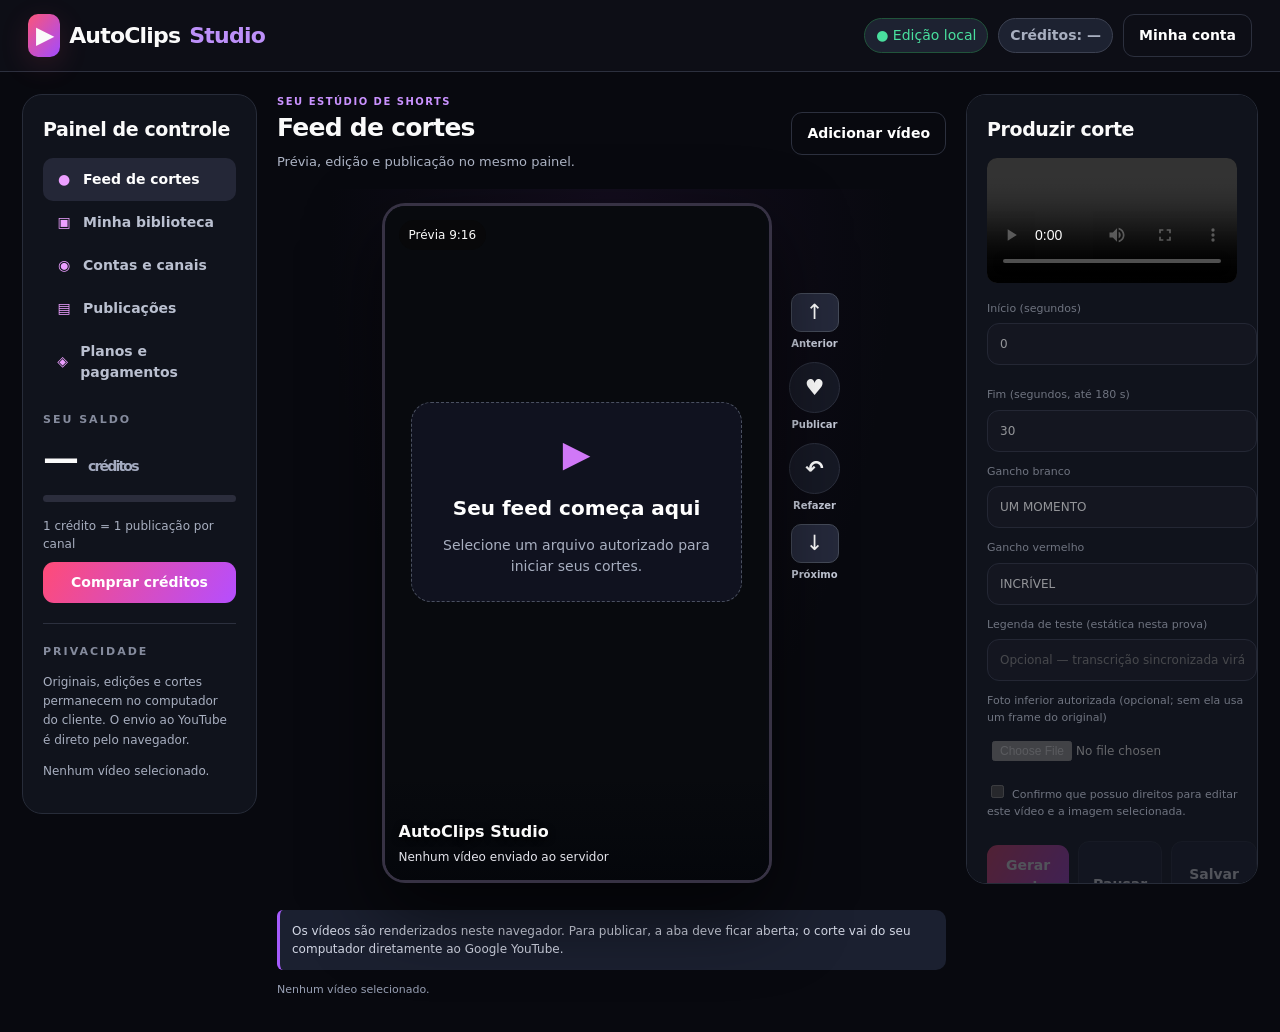
==== commit d5b099e9: "fix(studio): remove duplicate class from signup control" ====
--- a/web-local/index.html
+++ b/web-local/index.html
@@ -42,7 +42,7 @@
 <div style="flex:1;min-width:170px"><label for="saasEmail">E-mail</label><input id="saasEmail" type="email" autocomplete="email"></div>
 <div style="flex:1;min-width:170px"><label for="saasPassword">Senha</label><input id="saasPassword" type="password" autocomplete="current-password"></div>
 </div>
-<div class="controls"><button class="btn primary" id="saasLogin">Entrar</button><button class="btn soft" id="saasSignup" class="secondary">Criar conta</button></div>
+<div class="controls"><button class="btn primary" id="saasLogin">Entrar</button><button class="btn soft" id="saasSignup">Criar conta</button></div>
 <div class="field-row">
 <div style="flex:1"><label for="saasOrg">Espaço de trabalho</label><select id="saasOrg"></select></div>
 <div style="flex:1"><label for="saasOrgName">Nome do novo espaço</label><input id="saasOrgName" placeholder="Meu estúdio"></div>
--- a/web-local/studio.css
+++ b/web-local/studio.css
@@ -196,3 +196,21 @@
 #view-history .section-card input,#view-history .section-card select{width:100%;background:#181c28;color:#fff;border:1px solid #35394a;border-radius:12px;padding:11px}
 #view-history .section-card p{font-size:12px}
 @media(max-width:690px){.wrap.wide-mode .workspace{width:100%}.wrap.wide-mode .sidebar{display:none}}
+
+/* Align original HTML form elements with the legacy Studio visual system. */
+.rightbar input:not([type=checkbox]):not([type=file]),.rightbar textarea,.rightbar select,
+#view-library input:not([type=checkbox]):not([type=file]),#view-library select {
+ background:#181b26;color:white;border:1px solid #35394a;padding:11px 12px;border-radius:12px;
+ outline:none;width:100%;font:inherit;font-size:12px;
+}
+.rightbar input:focus,#view-library input:focus{border-color:#a96cff}
+.rightbar .controls>.btn{flex:1;padding:10px 12px}
+.rightbar .btn.primary{background:linear-gradient(120deg,#ff4b77,#b54eff);border:0;color:white}
+.rightbar .btn.soft{background:#1c202c;color:white}
+#view-library .controls>.btn{min-width:130px}
+#view-channels details[open] .field-row{margin:12px 0}
+#view-channels details summary{color:#dec7ed}
+#view-channels .section-card>.controls{display:flex;gap:9px}
+#view-channels .section-card>.controls button{flex:1}
+#view-channels input[type=checkbox],#view-library input[type=checkbox]{width:auto}
+#view-payments #saasCheckout{background:linear-gradient(120deg,#ff4b77,#b54eff);color:white;border:0;border-radius:10px;padding:11px 14px;font-weight:800}
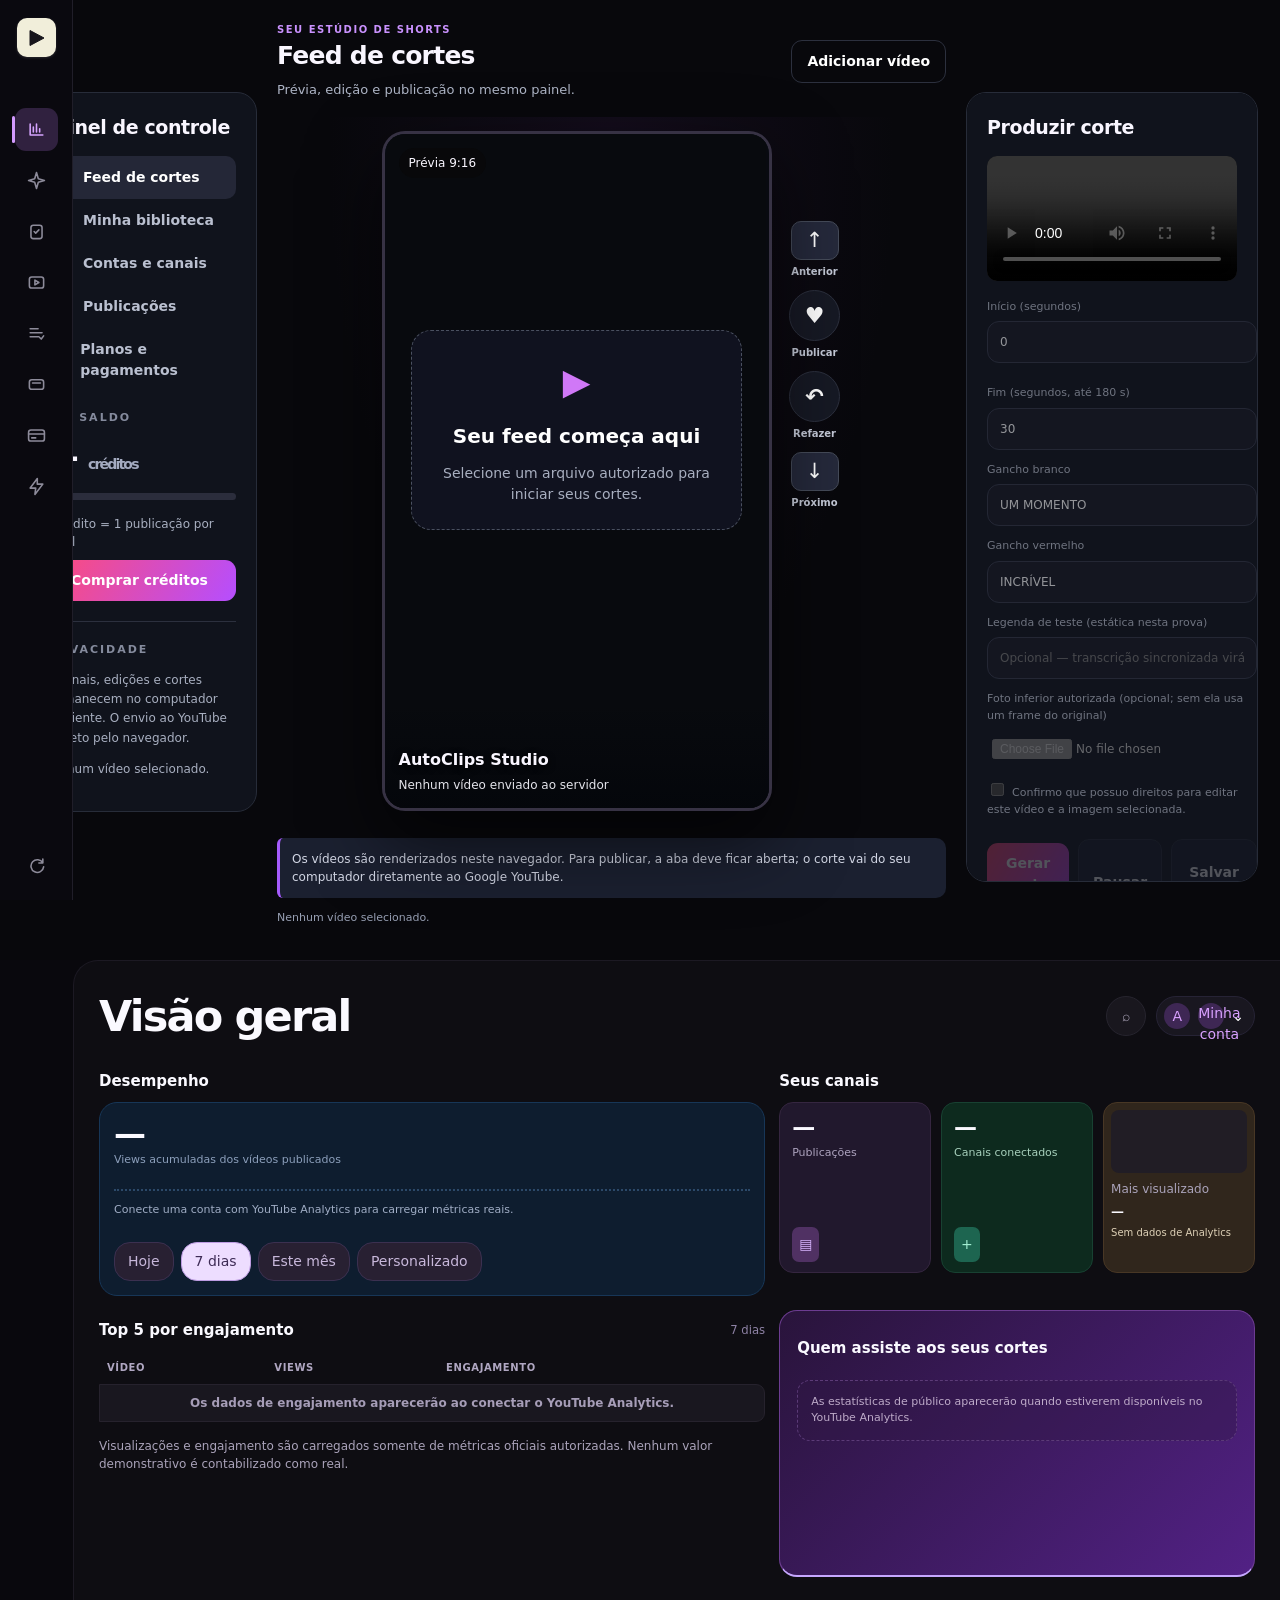
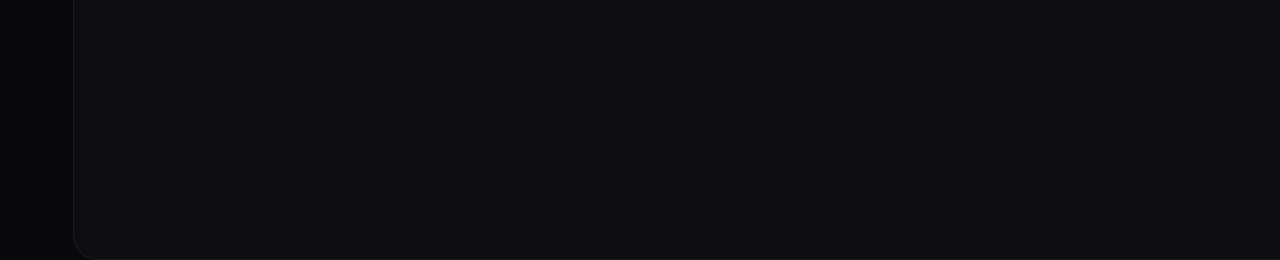
==== commit a5d8b9c6: "feat(ui): recreate all seven AutoClips desktop pages and add matching plans screen" ====
--- a/web-local/index.html
+++ b/web-local/index.html
@@ -1,5 +1,6 @@
 <!DOCTYPE html>
-<html lang="pt-BR"><head><meta charset="utf-8"><meta name="viewport" content="width=device-width,initial-scale=1,viewport-fit=cover"><meta name="color-scheme" content="dark"><title>AutoClips Studio · Painel</title><link rel="stylesheet" href="./studio.css"></head>
+<html lang="pt-BR"><head><meta charset="utf-8"><meta name="viewport" content="width=device-width,initial-scale=1,viewport-fit=cover"><meta name="color-scheme" content="dark"><title>AutoClips Studio · Painel</title><link rel="stylesheet" href="./studio.css">
+<link rel="stylesheet" href="./desktop-ui.css"></head>
 <body>
 <header><div class="logo"><span class="logo-symbol">▶</span> AutoClips <span style="color:#bd90f9">Studio</span></div><div class="topright"><span class="pill green">● Edição local</span><span class="pill" id="topCredits">Créditos: —</span><button id="topAccount" type="button" class="btn soft">Minha conta</button></div></header>
 <div class="wrap" id="studioWrap">
@@ -119,5 +120,170 @@
 <nav class="mobile-tabs" aria-label="Menu móvel"><button type="button" class="active" data-view="studio">Feed</button><button type="button" class="" data-view="library">Arquivos</button><button type="button" class="" data-view="channels">Canais</button><button type="button" class="" data-view="history">Histórico</button><button type="button" class="" data-view="payments">Pagamentos</button></nav>
 <div id="studioToast" class="toast" role="status" aria-live="polite"></div>
 <div class="credit-modal" id="creditModal" hidden><div class="credit-dialog" role="dialog" aria-modal="true" aria-labelledby="creditModalTitle" aria-describedby="creditModalDesc"><div class="logo-symbol" style="display:inline-flex;font-size:22px">◈</div><h2 id="creditModalTitle">Seus créditos acabaram</h2><p id="creditModalDesc">Você precisa comprar novos créditos para publicar mais vídeos. Os cortes já produzidos permanecem no seu computador.</p><button type="button" id="creditModalBuy" class="btn primary">Ver planos e comprar créditos</button><button type="button" id="creditModalDismiss" class="btn soft">Agora não</button></div></div>
+
+<div id="desktop-shell">
+  <aside class="ad-rail" aria-label="Navegação do AutoClips">
+    <button type="button" id="adLogo" class="ad-brand" title="AutoClips Studio" aria-label="Visão geral">
+      <svg viewBox="0 0 24 24"><path d="M6 4.5 20 12 6 19.5Z"/></svg>
+    </button>
+    <nav class="ad-railnav" aria-label="Páginas">
+      <button class="ad-railbtn active" data-desktop-page="overview" title="Visão geral" aria-label="Visão geral"><svg viewBox="0 0 24 24"><path d="M4 19V5m0 14h16M8 15V9m4 6V5m4 10v-4"/></svg></button>
+      <button class="ad-railbtn" data-desktop-page="create" title="Criar cortes" aria-label="Criar cortes"><svg viewBox="0 0 24 24"><path d="m12 2 2.3 7.7L22 12l-7.7 2.3L12 22l-2.3-7.7L2 12l7.7-2.3Z"/></svg></button>
+      <button class="ad-railbtn" data-desktop-page="approvals" title="Aprovações" aria-label="Aprovações"><svg viewBox="0 0 24 24"><rect x="5" y="4" width="14" height="17" rx="3"/><path d="m9 12 2 2 4-4"/></svg><span class="ad-count" id="adApprovalCount" hidden>0</span></button>
+      <button class="ad-railbtn" data-desktop-page="production" title="Fila de produção" aria-label="Fila de produção"><svg viewBox="0 0 24 24"><rect x="3" y="5" width="18" height="14" rx="3"/><path d="m10 9 5 3-5 3Z"/></svg><span class="ad-count" id="adProductionCount" hidden>0</span></button>
+      <button class="ad-railbtn" data-desktop-page="posting" title="Fila de postagem" aria-label="Fila de postagem"><svg viewBox="0 0 24 24"><path d="M4 6h10M4 11h15M4 16h11M16 17l2 2 3-4"/></svg><span class="ad-count" id="adPostingCount" hidden>0</span></button>
+      <button class="ad-railbtn" data-desktop-page="storage" title="Armazenamento" aria-label="Armazenamento"><svg viewBox="0 0 24 24"><rect x="3" y="6" width="18" height="12" rx="3"/><path d="M7 10h10"/></svg></button>
+      <button class="ad-railbtn" data-desktop-page="billing" title="Planos e pagamentos" aria-label="Planos e pagamentos"><svg viewBox="0 0 24 24"><rect x="2" y="5" width="20" height="14" rx="3"/><path d="M2 10h20M6 15h5"/></svg></button>
+      <button class="ad-railbtn" data-desktop-page="settings" title="Configurações" aria-label="Configurações"><svg viewBox="0 0 24 24"><path d="m13 2-9 12h7l-1 8 10-13h-7Z"/></svg></button>
+    </nav>
+    <button class="ad-railbtn ad-rail-bottom" type="button" id="adRefresh" title="Atualizar dados" aria-label="Atualizar dados"><svg viewBox="0 0 24 24"><path d="M20 5v5h-5M20 10a8 8 0 1 0 1 5"/></svg></button>
+  </aside>
+  <div class="ad-stage">
+    <div class="ad-content">
+      <section id="ad-overview" class="ad-page" aria-labelledby="adOverviewTitle">
+        <div class="ad-topline">
+          <h1 class="ad-heading" id="adOverviewTitle" style="margin:0">Visão geral</h1>
+          <div class="ad-top-actions"><button class="ad-search" id="adSearch" type="button" aria-label="Pesquisar">⌕</button><button type="button" class="ad-avatar" id="adAvatar"><span id="adAvatarInitial">A</span><span id="adAvatarName">Minha conta</span>⌄</button></div>
+        </div>
+        <div class="ad-dashboard" style="margin-top:21px">
+          <div>
+            <h2 class="ad-sec-title">Desempenho</h2>
+            <div class="ad-hero-stat"><div class="ad-stat-big" id="adViews">—</div><div class="ad-stat-label">Views acumuladas dos vídeos publicados</div>
+              <div style="border-top:2px dotted #2c4969;margin-top:20px;padding-top:11px;font-size:11px;color:#a0adc5" id="adAnalyticsNote">Conecte uma conta com YouTube Analytics para carregar métricas reais.</div>
+              <div class="ad-dash-filter"><button class="ad-chip" data-period="today">Hoje</button><button class="ad-chip active" data-period="7d">7 dias</button><button class="ad-chip" data-period="month">Este mês</button><button class="ad-chip" data-period="custom">Personalizado</button></div>
+            </div>
+          </div>
+          <div>
+            <h2 class="ad-sec-title">Seus canais</h2>
+            <div class="ad-grid-3">
+              <div class="ad-metric"><b id="adPublishedTotal">—</b><p>Publicações</p><button class="ad-mini-icon" data-desktop-page="posting" type="button">▤</button></div>
+              <div class="ad-metric green"><b id="adChannelTotal">—</b><p>Canais conectados</p><button class="ad-mini-icon" data-desktop-page="settings" type="button">+</button></div>
+              <div class="ad-metric gold"><div class="ad-thumbnail"></div><div class="ad-muted" style="margin:7px 0 2px">Mais visualizado</div><b id="adMostViewed">—</b><p>Sem dados de Analytics</p></div>
+            </div>
+          </div>
+          <div>
+            <div style="display:flex;justify-content:space-between;align-items:center"><h2 class="ad-sec-title">Top 5 por engajamento</h2><small style="color:#8e82a5" id="adRangeLabel">7 dias</small></div>
+            <table class="ad-table"><thead><tr><th>Vídeo</th><th>Views</th><th>Engajamento</th></tr></thead><tbody id="adTopRows"><tr><td colspan="3" style="text-align:center;color:#a69db7">Os dados de engajamento aparecerão ao conectar o YouTube Analytics.</td></tr></tbody></table>
+            <p class="ad-muted">Visualizações e engajamento são carregados somente de métricas oficiais autorizadas. Nenhum valor demonstrativo é contabilizado como real.</p>
+          </div>
+          <div class="ad-audience"><h2 class="ad-sec-title">Quem assiste aos seus cortes</h2><div class="ad-small-empty" id="adAudienceEmpty">As estatísticas de público aparecerão quando estiverem disponíveis no YouTube Analytics.</div></div>
+        </div>
+      </section>
+
+      <section id="ad-create" class="ad-page" hidden aria-labelledby="adCreateTitle">
+        <div class="ad-topline"><div class="ad-breadcrumb">SEU ESTÚDIO <b>/ Criar cortes</b></div><span class="ad-online">AutoClips local</span></div>
+        <h1 id="adCreateTitle" class="ad-heading" style="margin:10px 0 10px">Crie cortes <span class="accent">de um vídeo.</span></h1>
+        <p class="ad-subtitle">Selecione um original autorizado. A edição e a exportação acontecem no seu computador, pelo navegador.</p>
+        <div class="ad-card">
+          <div class="ad-step"><span class="ad-step-no">01</span><div><b>Qual vídeo vamos transformar?</b><p>Escolha o canal de destino e informe a origem autorizada.</p></div></div>
+          <div class="ad-destination"><span id="adDestinationName">◉ Selecione um canal em Configurações</span></div>
+          <div class="ad-link-label">▾ Importar por link autorizado ou selecionar um arquivo</div>
+          <label class="ad-field" for="adVideoLink">Link do vídeo</label>
+          <input class="ad-input" id="adVideoLink" type="url" placeholder="https://youtube.com/watch?v=... ou URL direta do arquivo">
+          <label class="ad-checkbox"><input id="adLinkRights" type="checkbox">Tenho autorização para baixar e editar este conteúdo.</label>
+          <button class="ad-btn primary ad-big-cta" id="adGenerate" type="button">✦ &nbsp; Gerar meus cortes &nbsp; →</button>
+          <div class="ad-features">✧ &nbsp; Gancho forte &nbsp; · &nbsp; Formato 9:16 &nbsp; · &nbsp; Vídeo real &nbsp; · &nbsp; Revisão antes de publicar</div>
+          <div class="ad-pipeline"><button class="ad-btn" id="adChooseFile" type="button">Escolher vídeo do computador</button><button class="ad-btn" id="adChooseFolder" type="button">Escolher pasta autorizada</button></div>
+        </div>
+        <div class="ad-card" style="margin-top:13px;padding:17px">
+          <div style="display:flex;justify-content:space-between;align-items:center;gap:12px"><div><b style="font-size:13px" id="adCreateStatusTitle">Pronto para começar</b><p class="ad-muted" id="adCreateStatus">Selecione um original para iniciar.</p></div><button class="ad-btn pale" id="adResume" type="button">Retomar edição</button></div>
+          <div class="ad-progressbar"><div id="adCreationProgress" style="width:0%"></div></div>
+        </div>
+        <div id="adEditor" class="ad-card" style="margin-top:16px" hidden>
+          <div style="display:flex;align-items:center;justify-content:space-between"><h2 class="ad-sec-title">Editor de corte local</h2><span class="ad-online">No navegador</span></div>
+          <div class="ad-editor"><div id="adSourceMount"></div><div id="adCompositionMount"></div></div>
+          <div class="ad-editor-fields" style="margin-top:14px">
+            <label>Início (s)<input id="adCutStart" type="number" step=".1" min="0" value="0"></label>
+            <label>Fim (s)<input id="adCutEnd" type="number" step=".1" min="0" value="30"></label>
+            <label>Gancho branco<input id="adHookWhite" value="UM MOMENTO"></label>
+            <label>Destaque rosa<input id="adHookAccent" value="INCRÍVEL"></label>
+          </div>
+          <label class="ad-checkbox"><input id="adEditRights" type="checkbox">Confirmo ter autorização para editar este vídeo e as imagens utilizadas.</label>
+          <div class="ad-pipeline" style="justify-content:flex-start;flex-wrap:wrap"><button id="adExport" type="button" class="ad-btn primary">Gerar corte no computador</button><button id="adPause" type="button" class="ad-btn">Pausar</button><button id="adSave" type="button" class="ad-btn">Salvar arquivo</button></div>
+          <div id="adExportFeedback" class="ad-muted" style="margin-top:12px">O corte não será enviado aos nossos servidores.</div>
+        </div>
+      </section>
+
+      <section id="ad-approvals" class="ad-page" hidden aria-labelledby="adApprovalsTitle">
+        <div class="ad-topline"><div class="ad-breadcrumb">SEU ESTÚDIO <b>/ Aprovações</b></div><span class="ad-online">AutoClips local</span></div>
+        <div class="ad-topline"><h1 class="ad-heading" id="adApprovalsTitle">Aprovações</h1><div class="ad-top-actions"><button class="ad-chip" id="adApproveAll" type="button">Aprovar todos</button><span class="ad-chip active" id="adApprovalPill">0 vídeos</span></div></div>
+        <div class="ad-approval-stage">
+          <div class="ad-phone"><video id="adClipVideo" controls playsinline preload="metadata" hidden></video>
+            <div class="ad-phone-empty" id="adClipEmpty"><div class="badgeicon">▷</div><b>Seus cortes aparecem aqui</b><p>Gere seu primeiro vídeo na aba Criar cortes.</p></div>
+          </div>
+          <div class="ad-phone-actions">
+            <button class="ad-phone-button" id="adSpeed" title="Velocidade" type="button" style="font-size:12px">1×</button>
+            <button class="ad-phone-button" id="adClipPrev" title="Corte anterior" type="button">⌃</button>
+            <button class="ad-phone-button" id="adClipNext" title="Próximo corte" type="button">⌄</button>
+            <div style="width:30px;height:1px;background:#36313e;margin:5px 0"></div>
+            <button class="ad-phone-button green" id="adApprove" type="button" title="Aprovar">♡</button><span class="ad-action-label">Aprovar</span>
+            <button class="ad-phone-button amber" id="adComment" type="button" title="Comentar">↶</button><span class="ad-action-label">Comentar</span>
+            <button class="ad-phone-button red" id="adReject" type="button" title="Rejeitar">×</button><span class="ad-action-label">Rejeitar</span>
+          </div>
+        </div>
+        <div class="ad-timeline"><button id="adBack5" type="button">−5 s</button><button id="adBack1" type="button">−1 s</button><input id="adClipSeek" type="range" min="0" max="100" value="0" aria-label="Posição da prévia"><button id="adFwd1" type="button">+1 s</button><button id="adFwd5" type="button">+5 s</button></div>
+        <div class="ad-muted" id="adApprovalNotice" style="text-align:center;margin-top:12px">Os cortes prontos são reproduzidos localmente para aprovação.</div>
+      </section>
+
+      <section id="ad-production" class="ad-page" hidden aria-labelledby="adProductionTitle">
+        <div class="ad-topline"><div class="ad-breadcrumb">SEU ESTÚDIO <b>/ Fila de produção</b></div><span class="ad-online">AutoClips local</span></div>
+        <h1 id="adProductionTitle" class="ad-heading" style="margin-top:10px">Fila de <span class="accent">produção.</span></h1>
+        <p class="ad-subtitle" id="adProductionCaption">Nenhum vídeo em produção</p>
+        <div id="adProductionList" class="ad-list"><div class="ad-card ad-muted">Os arquivos selecionados e os cortes produzidos aparecerão aqui.</div></div>
+      </section>
+
+      <section id="ad-posting" class="ad-page" hidden aria-labelledby="adPostingTitle">
+        <div class="ad-topline"><div class="ad-breadcrumb">SEU ESTÚDIO <b>/ Fila de postagem</b></div><span class="ad-online">AutoClips local</span></div>
+        <div class="ad-topline"><h1 class="ad-heading" id="adPostingTitle" style="margin:9px 0">O que vai <span class="accent">ao ar.</span></h1><button class="ad-chip active" id="adPostAll" type="button">Todos</button></div>
+        <p class="ad-subtitle" id="adPostingCaption">Entre na conta e conecte os canais para visualizar a fila.</p>
+        <div id="adChannelTiles" class="ad-post-channels"></div>
+        <div class="ad-list" id="adPostingList" style="margin-top:26px"></div>
+      </section>
+
+      <section id="ad-storage" class="ad-page" hidden aria-labelledby="adStorageTitle">
+        <div class="ad-topline"><div class="ad-breadcrumb">SEU ESTÚDIO <b>/ Armazenamento</b></div><span class="ad-online">AutoClips local</span></div>
+        <div class="ad-card ad-storage-card">
+          <div class="ad-storage-icon">▣</div>
+          <div class="ad-storage-main"><div class="ad-kicker">Pasta atual</div><h3 id="adFolderName">Nenhuma pasta autorizada</h3><div class="ad-progressbar"><div id="adQuotaBar" style="width:0%"></div></div><div class="ad-storage-meta"><span id="adQuotaAvailable">O acesso a arquivos depende de sua autorização</span><span id="adQuotaTotal">Armazenamento local</span></div></div>
+          <button id="adChangeFolder" class="ad-btn" type="button">▣ Trocar pasta</button>
+        </div>
+        <p class="ad-muted" style="text-align:center;margin-top:16px">O navegador não tem acesso automático ao disco E: nem a outras pastas. Selecione a pasta para conceder permissão. O indicador considera apenas o armazenamento permitido ao site.</p>
+      </section>
+
+      <section id="ad-settings" class="ad-page" hidden aria-labelledby="adSettingsTitle">
+        <div class="ad-topline"><div class="ad-breadcrumb">SEU ESTÚDIO <b>/ Configurações</b></div><span class="ad-online">AutoClips local</span></div>
+        <div class="ad-settings-grid">
+          <div>
+            <div class="ad-muted" id="adConnectedLabel">Canal conectado: nenhum</div>
+            <div class="ad-settings-actions"><button class="ad-btn primary" id="adLogout" type="button">Sair da conta</button><button class="ad-btn" id="adFindChannels" type="button">Encontrar canais</button><button class="ad-btn" id="adCreateChannel" type="button">Criar espaço</button></div>
+            <div class="ad-card"><h3>Canais e fontes</h3><div id="adSettingsChannels"><p class="ad-muted">Entre e conecte um canal para começar.</p></div></div>
+            <div class="ad-card"><h3>Minha conta</h3><p class="ad-muted" id="adAccountMessage">Conecte sua conta para sincronizar canais, publicações e créditos.</p><div style="display:grid;grid-template-columns:1fr 1fr;gap:8px"><input id="adLoginEmail" class="ad-input" type="email" placeholder="Seu e-mail"><input id="adLoginPass" class="ad-input" type="password" placeholder="Senha"></div><div class="ad-pipeline" style="justify-content:flex-start"><button class="ad-btn primary" id="adSignin" type="button">Entrar</button><button class="ad-btn" id="adSignup" type="button">Criar conta</button></div><div class="ad-muted" id="adAccountResponse"></div></div>
+            <div class="ad-card"><h3>Aprovar no Android</h3><p class="ad-muted">A vinculação por APK e QR code da versão desktop não está disponível neste navegador. A revisão web funciona sem instalação.</p><button class="ad-btn" type="button" id="adReviewMobile">Abrir painel móvel de metadados</button></div>
+            <details class="ad-card"><summary style="cursor:pointer;font-weight:800;font-size:12px">Configurações avançadas do SaaS</summary><p class="ad-muted">O site publicado recebe automaticamente as configurações públicas. Credenciais secretas ficam no servidor.</p><button class="ad-btn" id="adAdvanced" type="button">Ver configurações de integração</button></details>
+          </div>
+        </div>
+      </section>
+
+      <section id="ad-billing" class="ad-page" hidden aria-labelledby="adBillingTitle">
+        <div class="ad-topline"><div class="ad-breadcrumb">SEU ESTÚDIO <b>/ Planos e pagamentos</b></div><span class="ad-online">AutoClips local</span></div>
+        <h1 class="ad-heading" id="adBillingTitle" style="margin:10px 0">Planos e <span class="accent">pagamentos.</span></h1>
+        <p class="ad-subtitle">Créditos pré-pagos. Cada publicação confirmada consome 1 crédito por canal.</p>
+        <div class="ad-balance"><div><div class="ad-kicker">Seu saldo disponível</div><strong><span id="adCreditBalance">—</span> <small style="font-size:14px;color:#a99db8">créditos</small></strong><div class="ad-muted" id="adReservedBalance">Entre para visualizar seu saldo real.</div></div><button class="ad-btn" type="button" data-desktop-page="settings">Minha conta</button></div>
+        <div class="ad-pay-grid">
+          <div class="ad-plan"><div class="ad-kicker">Inicial</div><h3>100 créditos</h3><div class="price">R$ 15,00</div><p>100 vídeos publicados. Sem mensalidade obrigatória.</p><button class="ad-btn primary" data-ad-buy="100" type="button">Escolher plano</button></div>
+          <div class="ad-plan featured"><div class="ad-kicker">Criador</div><h3>250 créditos</h3><div class="price">R$ 37,50</div><p>250 publicações nos seus canais conectados.</p><button class="ad-btn primary" data-ad-buy="250" type="button">Escolher plano</button></div>
+          <div class="ad-plan"><div class="ad-kicker">Profissional</div><h3>500 créditos</h3><div class="price">R$ 75,00</div><p>500 publicações com controle de consumo.</p><button class="ad-btn primary" data-ad-buy="500" type="button">Escolher plano</button></div>
+          <div class="ad-plan"><div class="ad-kicker">Escala</div><h3>1.000 créditos</h3><div class="price">R$ 150,00</div><p>Volume alto. Um crédito por publicação concluída.</p><button class="ad-btn primary" data-ad-buy="1000" type="button">Escolher plano</button></div>
+        </div>
+        <div class="ad-card" style="margin-top:20px"><h3 class="ad-sec-title">Compra personalizada</h3><p class="ad-muted">R$ 0,15 por crédito, mínimo de 100.</p><div style="display:flex;gap:9px;align-items:center"><input id="adCustomCredits" class="ad-input" type="number" min="100" step="50" value="100" style="max-width:180px"><span id="adCustomPrice" style="color:#d9b3ef;font-weight:850">R$ 15,00</span><button class="ad-btn primary" id="adBuyCustom" type="button">Pagar com segurança</button></div><p class="ad-muted">Os créditos são liberados apenas após confirmação do pagamento. Compras ainda não estão habilitadas no modo de prévia.</p></div>
+      </section>
+    </div>
+  </div>
+  <div id="adToast" class="ad-toast" hidden role="status"></div>
+  <div class="ad-modal" id="adCreditPopup" hidden><div class="ad-dialog" role="dialog" aria-modal="true" aria-labelledby="adCreditPopupTitle"><div class="ad-step-no" style="display:inline-block">◈</div><h2 id="adCreditPopupTitle">Seus créditos acabaram</h2><p>Você ficou sem créditos para publicar novos vídeos. Seus originais e cortes continuam no seu computador.</p><div class="ad-dialog-actions"><button type="button" class="ad-btn" id="adCreditClose">Agora não</button><button type="button" class="ad-btn primary" id="adCreditBuy">Ver planos e comprar créditos</button></div></div></div>
+  <div class="ad-modal" id="adApprovalDialog" hidden><div class="ad-dialog" role="dialog" aria-modal="true" aria-labelledby="adApprovalTitle"><h2 id="adApprovalTitle">Aprovar corte para publicação</h2><p>O vídeo aprovado será preparado para envio privado ao canal selecionado. Nenhum arquivo passa pelo servidor AutoClips.</p><label class="ad-checkbox"><input type="checkbox" id="adRightsApproved">Confirmei os direitos do conteúdo e autorizo o envio privado ao YouTube.</label><label class="ad-field" for="adPublishTitle">Título do vídeo</label><input class="ad-input" id="adPublishTitle" maxlength="100" placeholder="Título do Short"><div class="ad-dialog-actions"><button type="button" class="ad-btn" id="adApprovalCancel">Cancelar</button><button type="button" class="ad-btn primary" id="adApprovalConfirm">Preparar publicação</button></div><p class="ad-muted" id="adApprovalResult"></p></div></div>
+</div>
+
 <script src="https://accounts.google.com/gsi/client" async defer></script><script type="module" src="./app.js"></script><script type="module" src="./saas.js"></script><script type="module" src="./studio-ui.js"></script>
+<script type="module" src="./desktop-ui.js"></script>
 </body></html>
--- a/web-local/desktop-ui.css
+++ b/web-local/desktop-ui.css
@@ -0,0 +1,156 @@
+
+/* AutoClips Desktop visual adaptation — reference screenshots 22/11/2026.
+   This stylesheet only skins the SaaS client; it never processes video on the server. */
+body > header, body > main, body > nav.mobile-tabs, body > #studioToast, body > #creditModal {display:none!important}
+html,body{margin:0!important;min-height:100%;background:#08080c!important;color:#f9f6ff!important;font-family:Inter,ui-sans-serif,system-ui,-apple-system,"Segoe UI",sans-serif!important}
+#desktop-shell,#desktop-shell *{box-sizing:border-box}
+#desktop-shell{--d-bg:#0d0c12;--d-panel:#19171f;--d-panel-2:#201b2a;--d-line:#332b3e;--d-muted:#aea7c3;--d-purple:#a849f0;--d-pink:#f278bb;--d-green:#56dfab;color:#faf9ff;background:#09080d;min-height:100dvh}
+#desktop-shell button,#desktop-shell input,#desktop-shell textarea,#desktop-shell select{font:inherit}
+#desktop-shell button{cursor:pointer}#desktop-shell button:disabled{opacity:.48;cursor:not-allowed}
+#desktop-shell input:focus-visible,#desktop-shell button:focus-visible,#desktop-shell select:focus-visible{outline:2px solid #c078ff;outline-offset:3px}
+.ad-rail{position:fixed;z-index:50;top:0;bottom:0;left:0;width:73px;background:#0a090f;border-right:1px solid #201e29;display:flex;flex-direction:column;align-items:center;padding:14px 0;gap:7px}
+.ad-brand{width:39px;height:39px;border:0;border-radius:10px;background:#f1eeda;color:#111016;display:grid;place-items:center;margin:4px 0 44px;padding:0;box-shadow:0 1px 3px #fff2}
+.ad-brand svg{fill:#17151b;stroke:#17151b;width:24px;height:24px}
+.ad-railnav{display:flex;flex-direction:column;align-items:center;gap:8px;width:100%;overflow-y:auto;scrollbar-width:none}
+.ad-railnav::-webkit-scrollbar{display:none}
+.ad-railbtn{width:43px;height:43px;border:0;background:transparent;color:#8d8b9a;display:grid;place-items:center;border-radius:11px;position:relative}
+.ad-railbtn svg{width:19px;height:19px;stroke:currentColor;stroke-width:2;fill:none;stroke-linecap:round;stroke-linejoin:round}
+.ad-railbtn:hover{background:#251b31;color:#eec5ff}
+.ad-railbtn.active{background:#30213f;color:#d5a4ff}
+.ad-railbtn.active:before{content:"";position:absolute;left:-3px;top:8px;bottom:8px;width:3px;border-radius:4px;background:#d39aff}
+.ad-count{position:absolute;right:0;top:0;font-size:9px;font-weight:850;color:#fff;background:#5c2d82;min-width:14px;line-height:14px;text-align:center;border-radius:8px}
+.ad-rail-bottom{margin-top:auto}
+.ad-stage{margin-left:73px;min-height:100dvh;border:1px solid #1c1923;border-right:0;border-radius:25px 0 0 25px;background:#0e0d12}
+.ad-content{max-width:1200px;margin:0 auto;padding:31px 22px 100px}
+.ad-page[hidden],.ad-modal[hidden],.ad-hidden{display:none!important}
+.ad-breadcrumb{font-size:11px;letter-spacing:1.4px;font-weight:850;text-transform:uppercase;color:#77708b;margin:4px 0 32px}
+.ad-breadcrumb b{font-size:12px;letter-spacing:0;text-transform:none;color:#ece9f5;margin-left:7px}
+.ad-topline{display:flex;align-items:center;justify-content:space-between;gap:16px}
+.ad-top-actions{display:flex;align-items:center;gap:10px}
+.ad-avatar{border:1px solid #262335;border-radius:26px;background:#191720;color:#fff;padding:6px 10px 6px 7px;font-size:12px;font-weight:750;display:flex;align-items:center;gap:8px}
+.ad-avatar span{display:grid;place-items:center;width:26px;height:26px;border-radius:50%;background:#3e2754;color:#d9a1ff}
+.ad-search{width:40px;height:40px;border-radius:50%;background:#19171e;border:1px solid #26242e;color:#aba4b8;display:grid;place-items:center}
+.ad-online{display:inline-flex;align-items:center;gap:7px;border-radius:999px;background:#0d2b21;color:#50dfa5;padding:8px 15px;font-size:11px;font-weight:850;border:1px solid #174d3a}
+.ad-online:before{content:"";height:7px;width:7px;background:#46e9b0;border-radius:99px}
+.ad-heading{font-weight:900;font-size:43px;letter-spacing:-1.8px;line-height:1.13;margin:24px 0 15px}
+.ad-heading .accent{background:linear-gradient(100deg,#c77def,#f18abc);-webkit-background-clip:text;background-clip:text;color:transparent}
+.ad-title{font-size:38px;font-weight:900;letter-spacing:-1.65px;line-height:1.14;margin:18px 0}
+.ad-subtitle{font-size:13px;color:#c0b9d0;margin:0 0 17px;line-height:1.6}
+.ad-sec-title{font-size:15px;font-weight:850;margin:9px 0}
+.ad-muted{color:#aaa3ba;font-size:12px;line-height:1.55}
+.ad-kicker{color:#ada1c8;letter-spacing:1.25px;font-size:10px;font-weight:800;text-transform:uppercase}
+.ad-card{background:#19171f;border:1px solid #332c3a;border-radius:18px;padding:24px}
+.ad-btn{display:inline-flex;align-items:center;justify-content:center;gap:9px;border:1px solid #3d3348;border-radius:11px;background:#262133;color:#f4effd;padding:13px 20px;font-size:12px;font-weight:850;transition:filter .2s,background .2s,transform .15s}
+.ad-btn:hover{background:#362844;filter:brightness(1.13)}
+.ad-btn:active{transform:scale(.99)}
+.ad-btn.primary{border:0;background:linear-gradient(95deg,#9928a7,#b1188b,#9225d7);color:#fff;box-shadow:0 10px 25px #7424bb30}
+.ad-btn.pale{background:#ebe4ff;color:#6c507f;border:1px solid #bdabdb}
+.ad-btn.success{color:#86edc3;background:#172d25;border:1px solid #28523f}
+.ad-btn.full{width:100%}
+.ad-input{width:100%;border:1px solid #393440;border-radius:11px;background:#111017;color:#f5eeff;padding:15px;font-size:13px;outline:none}
+.ad-input::placeholder{color:#9188a7}
+.ad-field{display:block;font-size:11px;letter-spacing:1.1px;color:#aba0c4;font-weight:850;text-transform:uppercase;margin:18px 0 8px}
+.ad-checkbox{display:flex;align-items:center;gap:11px;color:#c8c0d4;font-size:12px;margin:18px 0 23px;cursor:pointer}
+.ad-checkbox input{width:20px;height:20px;accent-color:#af47d4}
+.ad-grid-2{display:grid;grid-template-columns:minmax(0,1.18fr) minmax(0,1fr);gap:14px}
+.ad-grid-3{display:grid;grid-template-columns:repeat(3,minmax(0,1fr));gap:10px}
+.ad-dashboard{display:grid;grid-template-columns:1.4fr 1fr;gap:14px}
+.ad-hero-stat{background:#0e1d2f;border:1px solid #173657;border-radius:18px;padding:14px;min-height:188px}
+.ad-stat-big{font-size:32px;font-weight:900;letter-spacing:-1.2px;line-height:1.1}
+.ad-stat-label{font-size:11px;color:#8c9fbb}
+.ad-dash-filter{display:flex;gap:7px;flex-wrap:wrap;margin-top:24px}
+.ad-chip{border:1px solid #3b3050;background:#282032;color:#c8b8db;padding:8px 13px;border-radius:16px;font-size:11px;font-weight:780}
+.ad-chip.active{background:#edddff;color:#3d2b55;border-color:#bd9ce2}
+.ad-metric{background:#21182d;border:1px solid #352640;border-radius:14px;padding:12px;min-height:171px;position:relative}
+.ad-metric.green{background:#0d2a1e;border-color:#184132}
+.ad-metric.gold{background:#30261c;border-color:#483725;padding:7px}
+.ad-metric b{font-size:23px;line-height:1.1}
+.ad-metric p{font-size:11px;color:#ada3be;margin:3px 0}
+.ad-metric.green p{color:#a7d0bc}
+.ad-metric.gold .ad-thumbnail{width:100%;height:63px;object-fit:cover;border-radius:8px;background:#211d25}
+.ad-metric.gold b{font-size:13px}
+.ad-metric.gold p{font-size:10px;color:#ddd0b6}
+.ad-metric .ad-mini-icon{position:absolute;left:12px;bottom:10px;background:#503163;border:0;color:#d4b1fa;padding:7px;border-radius:7px}
+.ad-metric.green .ad-mini-icon{background:#1d6550;color:#a4efd3}
+.ad-table{width:100%;border-collapse:separate;border-spacing:0 3px;font-size:12px}
+.ad-table th{text-transform:uppercase;font-size:10px;color:#b0a7c2;text-align:left;padding:6px 8px;letter-spacing:.6px}
+.ad-table td{padding:9px 10px;background:#19171f;border-top:1px solid #26222d;border-bottom:1px solid #26222d}
+.ad-table td:first-child{border-radius:9px 0 0 9px;border-left:1px solid #26222d;max-width:480px}
+.ad-table td:last-child{border-right:1px solid #26222d;border-radius:0 9px 9px 0;color:#71dfb0;font-weight:800}
+.ad-play-icon{display:inline-grid;place-items:center;width:30px;height:30px;border-radius:8px;background:#352344;color:#ca9aff;margin-right:10px}
+.ad-audience{min-height:267px;background:linear-gradient(135deg,#29143b,#522185);border:1px solid #6c3c91;border-bottom:2px solid #c6a7ff;border-radius:18px;padding:17px}
+.ad-small-empty{border:1px dashed #5c3b78;background:#31194661;border-radius:13px;color:#beabc9;padding:13px;font-size:11px;margin-top:20px}
+.ad-step{display:flex;align-items:center;gap:13px;margin:0 0 19px}
+.ad-step-no{background:#352344;color:#d4a3ff;padding:11px 12px;border-radius:10px;font-size:12px;font-weight:850}
+.ad-step b{font-size:15px}
+.ad-step p{margin:3px 0;color:#c4b8cd;font-size:12px}
+.ad-destination{background:#1a1423;border:1px dashed #58366c;border-radius:11px;padding:14px;color:#dca4ff;text-align:center;font-size:12px;font-weight:800}
+.ad-link-label{font-size:12px;color:#d2ccdd;margin:16px 0}
+.ad-big-cta{width:100%;height:54px;margin:5px 0 15px}
+.ad-features{text-align:center;color:#9e8cae;font-size:10px;margin:4px}
+.ad-pipeline{display:flex;justify-content:center;align-items:center;gap:15px;margin-top:15px;color:#a99cb8;font-size:11px}
+.ad-progressbar{height:6px;border-radius:9px;background:#292333;overflow:hidden}
+.ad-progressbar>div{height:100%;border-radius:9px;background:linear-gradient(90deg,#a328d7,#f27dbf)}
+.ad-approval-stage{display:flex;justify-content:center;gap:30px;margin:36px auto 17px;max-width:440px}
+.ad-phone{width:268px;height:476px;border:2px solid #34303c;background:#07070a;border-radius:24px;overflow:hidden;position:relative;display:grid;place-items:center}
+.ad-phone video,.ad-phone canvas{width:100%;height:100%;object-fit:contain;background:#060609}
+.ad-phone-empty{text-align:center;padding:17px}
+.ad-phone-empty .badgeicon{margin:auto auto 14px;width:64px;height:64px;background:#3a2450;color:#d8aaff;border-radius:21px;display:grid;place-items:center}
+.ad-phone-empty b{display:block;font-size:14px}
+.ad-phone-empty p{font-size:11px;color:#a79bb9;line-height:1.6}
+.ad-phone-actions{display:flex;flex-direction:column;align-items:center;gap:7px}
+.ad-phone-button{height:48px;width:47px;background:#191620;border:1px solid #2e2936;color:#c0b7d3;border-radius:15px;display:grid;place-items:center;font-size:18px}
+.ad-phone-button:hover{background:#2e223c}
+.ad-phone-button.green{color:#37b788}
+.ad-phone-button.amber{color:#b78851}
+.ad-phone-button.red{color:#b5647f}
+.ad-action-label{font-size:10px;color:#aaa0bc;font-weight:750;margin:1px 0 5px}
+.ad-timeline{display:flex;justify-content:center;align-items:center;gap:7px}
+.ad-timeline button{padding:9px;border:1px solid #292634;border-radius:10px;background:#17151d;color:#8e8799;font-size:12px}
+.ad-timeline input{width:225px;accent-color:#a05fdd}
+.ad-list{display:grid;gap:8px}
+.ad-list-row{width:100%;text-align:left;display:flex;align-items:center;justify-content:space-between;gap:14px;padding:13px 12px;border-radius:12px;background:#1b1822;border:1px solid #40304b;color:white}
+.ad-list-row:hover{background:#292033}
+.ad-list-row b{font-size:12px}
+.ad-list-row p{font-size:10px;color:#b2a3be;margin:3px 0 0}
+.ad-list-row .ad-check{background:#3d2456;color:#d49fff;border-radius:9px;padding:8px;margin-right:10px}
+.ad-list-row .ad-status{background:#164133;color:#8ce7be;border-radius:15px;padding:7px;font-size:10px;white-space:nowrap}
+.ad-post-channels{display:grid;grid-template-columns:repeat(4,minmax(0,1fr));gap:14px;margin-top:24px}
+.ad-channel-tile{background:#19171f;border:1px solid #302b3a;border-radius:13px;padding:14px;min-height:75px;display:flex;align-items:center;gap:11px;color:#fff;text-align:left}
+.ad-channel-tile b{font-size:12px}.ad-channel-tile small{display:block;color:#a4a0b1;margin-top:3px}
+.ad-channel-tile .folder{background:#382545;color:#b78bff;padding:11px;border-radius:10px;font-size:15px}
+.ad-storage-card{max-width:1160px;margin:260px auto 0;display:flex;align-items:center;gap:20px;padding:23px}
+.ad-storage-icon{width:57px;height:57px;display:grid;place-items:center;background:#352047;color:#c494ef;border-radius:17px;font-size:25px}
+.ad-storage-main{flex:1;min-width:0}
+.ad-storage-card h3{margin:8px 0;font-size:14px}
+.ad-storage-card .ad-progressbar{margin:13px 0 8px}
+.ad-storage-meta{display:flex;justify-content:space-between;color:#ada2bb;font-size:10px}
+.ad-settings-grid{display:grid;grid-template-columns:minmax(0,620px) 1fr;gap:22px}
+.ad-settings-grid .ad-card{padding:17px;margin-bottom:20px}
+.ad-settings-grid h3{font-size:16px;margin:0 0 10px}
+.ad-channel-settings{border:1px solid #3d344b;background:#24202f;padding:9px 11px;border-radius:10px;margin:5px 0}
+.ad-channel-settings b{font-size:13px}.ad-channel-settings p{font-size:11px;color:#53e2b0;margin:2px 0}
+.ad-settings-actions{display:grid;grid-template-columns:repeat(3,minmax(0,1fr));gap:8px;margin:12px 0 20px}
+.ad-settings-actions .ad-btn{padding:15px 9px;font-size:11px}
+.ad-pay-grid{display:grid;grid-template-columns:repeat(4,minmax(0,1fr));gap:15px;margin-top:22px}
+.ad-plan{padding:22px 18px;display:flex;flex-direction:column;min-height:257px;background:#1b1723;border:1px solid #3d2c4c;border-radius:17px}
+.ad-plan.featured{background:linear-gradient(160deg,#2c1a3e,#1a1722 80%);border-color:#995fc1}
+.ad-plan h3{margin:0;font-size:16px}.ad-plan .price{font-size:29px;font-weight:900;letter-spacing:-1px;margin:18px 0 5px}
+.ad-plan p{font-size:12px;color:#bbb0ca;line-height:1.5}.ad-plan .ad-btn{margin-top:auto}
+.ad-balance{display:flex;justify-content:space-between;align-items:center;gap:10px;background:#221b2e;border:1px solid #3c2c4c;padding:20px 23px;border-radius:15px}
+.ad-balance strong{font-size:32px}
+.ad-modal{position:fixed;z-index:80;inset:0;background:#080610df;display:grid;place-items:center;padding:16px;backdrop-filter:blur(10px)}
+.ad-dialog{width:min(490px,100%);border:1px solid #624576;border-radius:22px;background:linear-gradient(160deg,#2d1c3b,#15121c 70%);padding:27px;box-shadow:0 30px 100px #000b}
+.ad-dialog h2{font-size:24px;margin:8px 0}.ad-dialog p{font-size:13px;color:#bcb0c9;line-height:1.55}
+.ad-dialog-actions{display:flex;gap:8px;margin-top:18px}
+.ad-dialog-actions .ad-btn{flex:1}
+.ad-toast{position:fixed;z-index:90;right:24px;bottom:22px;max-width:min(480px,calc(100vw - 50px));background:#292038;border:1px solid #604478;border-radius:12px;padding:14px 18px;box-shadow:0 18px 40px #000b;font-size:12px;color:#fff}
+.ad-editor{display:grid;grid-template-columns:1fr 220px;gap:16px;margin-top:18px}
+.ad-editor video{width:100%;max-height:250px;border-radius:11px;background:#000}
+.ad-editor-fields{display:grid;grid-template-columns:repeat(2,minmax(0,1fr));gap:8px}
+.ad-editor-fields label{font-size:11px;color:#aaa4bb}
+.ad-editor-fields input{width:100%;border:1px solid #403546;background:#100f17;color:#fff;border-radius:8px;padding:9px}
+.ad-file-pill{display:inline-flex;align-items:center;gap:7px;background:#2e203c;border:1px solid #5f3875;color:#e7b4ff;padding:8px 10px;border-radius:11px;font-size:11px;margin:5px}
+@media(max-width:1260px){.ad-content{padding-left:30px;padding-right:30px}.ad-dashboard{grid-template-columns:1fr}.ad-pay-grid{grid-template-columns:repeat(2,minmax(0,1fr))}.ad-storage-card{margin-top:170px}.ad-post-channels{grid-template-columns:repeat(2,minmax(0,1fr))}}
+@media(max-width:840px){.ad-rail{width:57px}.ad-brand{width:36px;height:36px}.ad-railbtn{width:39px;height:39px}.ad-stage{margin-left:57px}.ad-content{padding:25px 20px 90px}.ad-heading{font-size:35px}.ad-title{font-size:33px}.ad-settings-grid{grid-template-columns:1fr}.ad-dashboard{display:block}.ad-dashboard>*{margin-bottom:14px}.ad-storage-card{margin-top:70px}.ad-post-channels{grid-template-columns:1fr 1fr}.ad-editor{grid-template-columns:1fr}}
+@media(max-width:580px){.ad-content{padding:17px 13px 70px}.ad-rail{width:48px;padding:12px 0}.ad-stage{margin-left:48px;border-radius:14px 0 0 14px}.ad-brand{width:32px;height:32px;margin-bottom:25px}.ad-railbtn{width:34px;height:38px}.ad-railbtn svg{width:17px}.ad-heading{font-size:29px}.ad-title{font-size:27px}.ad-card{padding:14px}.ad-metric{min-height:135px}.ad-grid-3{gap:5px}.ad-grid-3 .ad-metric b{font-size:16px}.ad-grid-3 .ad-metric p{font-size:9px}.ad-phone{width:205px;height:365px}.ad-approval-stage{gap:11px}.ad-phone-button{width:35px;height:38px}.ad-pay-grid{grid-template-columns:1fr}.ad-post-channels{grid-template-columns:1fr}.ad-settings-actions{grid-template-columns:1fr}.ad-dialog-actions{flex-direction:column}.ad-balance{display:block}.ad-timeline input{width:120px}}
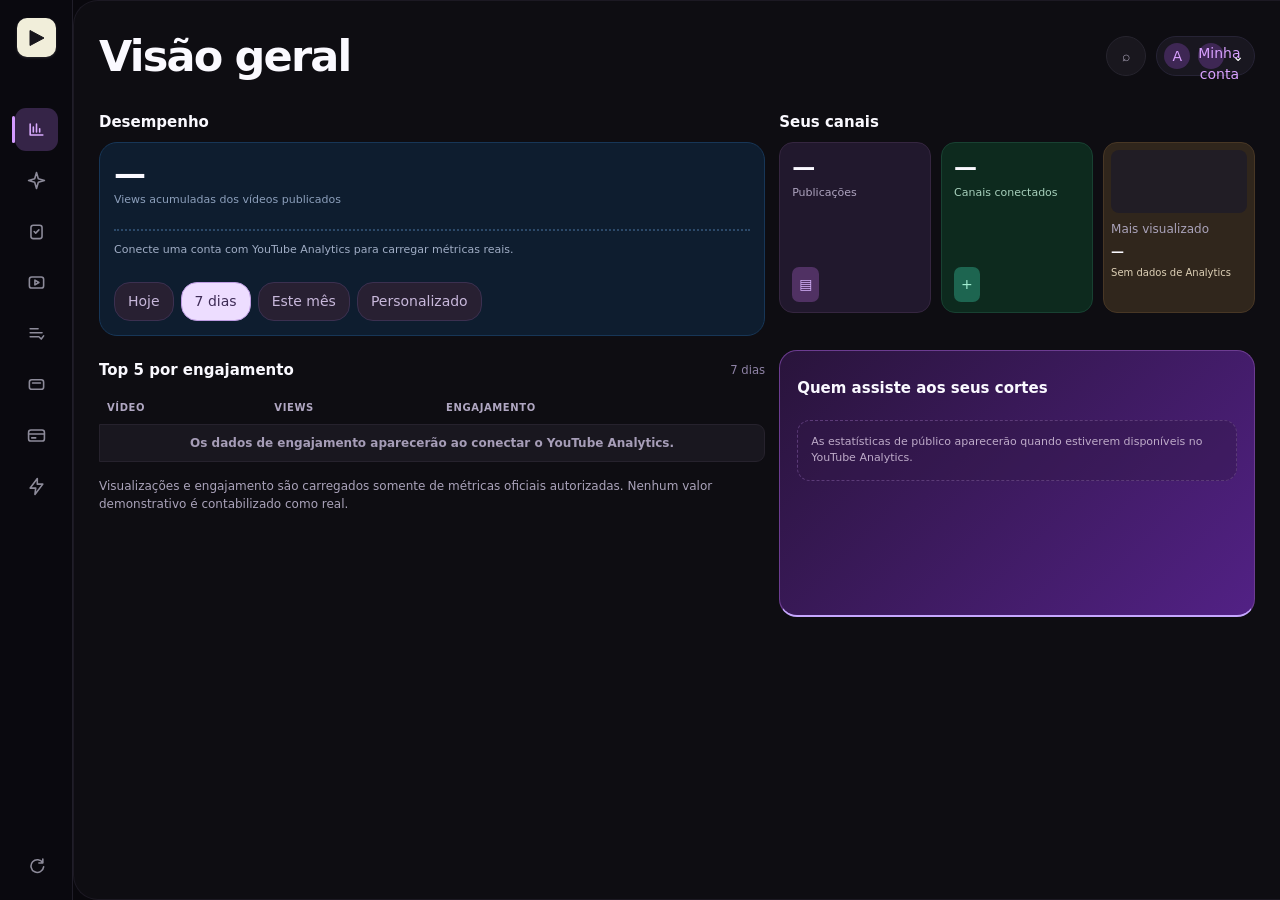
==== commit 196c0a0e: "feat(approvals): reveal direct YouTube upload control only after credit reservation" ====
--- a/web-local/index.html
+++ b/web-local/index.html
@@ -223,6 +223,7 @@
         </div>
         <div class="ad-timeline"><button id="adBack5" type="button">−5 s</button><button id="adBack1" type="button">−1 s</button><input id="adClipSeek" type="range" min="0" max="100" value="0" aria-label="Posição da prévia"><button id="adFwd1" type="button">+1 s</button><button id="adFwd5" type="button">+5 s</button></div>
         <div class="ad-muted" id="adApprovalNotice" style="text-align:center;margin-top:12px">Os cortes prontos são reproduzidos localmente para aprovação.</div>
+<div style="display:flex;justify-content:center;margin-top:14px"><button type="button" id="adUploadDirect" class="ad-btn primary" hidden>Enviar vídeo aprovado diretamente ao YouTube</button></div>
       </section>
 
       <section id="ad-production" class="ad-page" hidden aria-labelledby="adProductionTitle">
--- a/web-local/desktop-ui.css
+++ b/web-local/desktop-ui.css
@@ -1,7 +1,7 @@
 
 /* AutoClips Desktop visual adaptation — reference screenshots 22/11/2026.
    This stylesheet only skins the SaaS client; it never processes video on the server. */
-body > header, body > main, body > nav.mobile-tabs, body > #studioToast, body > #creditModal {display:none!important}
+body > header, body > main, body > #studioWrap, body > nav.mobile-tabs, body > #studioToast, body > #creditModal {display:none!important}
 html,body{margin:0!important;min-height:100%;background:#08080c!important;color:#f9f6ff!important;font-family:Inter,ui-sans-serif,system-ui,-apple-system,"Segoe UI",sans-serif!important}
 #desktop-shell,#desktop-shell *{box-sizing:border-box}
 #desktop-shell{--d-bg:#0d0c12;--d-panel:#19171f;--d-panel-2:#201b2a;--d-line:#332b3e;--d-muted:#aea7c3;--d-purple:#a849f0;--d-pink:#f278bb;--d-green:#56dfab;color:#faf9ff;background:#09080d;min-height:100dvh}
@@ -154,3 +154,7 @@
 @media(max-width:1260px){.ad-content{padding-left:30px;padding-right:30px}.ad-dashboard{grid-template-columns:1fr}.ad-pay-grid{grid-template-columns:repeat(2,minmax(0,1fr))}.ad-storage-card{margin-top:170px}.ad-post-channels{grid-template-columns:repeat(2,minmax(0,1fr))}}
 @media(max-width:840px){.ad-rail{width:57px}.ad-brand{width:36px;height:36px}.ad-railbtn{width:39px;height:39px}.ad-stage{margin-left:57px}.ad-content{padding:25px 20px 90px}.ad-heading{font-size:35px}.ad-title{font-size:33px}.ad-settings-grid{grid-template-columns:1fr}.ad-dashboard{display:block}.ad-dashboard>*{margin-bottom:14px}.ad-storage-card{margin-top:70px}.ad-post-channels{grid-template-columns:1fr 1fr}.ad-editor{grid-template-columns:1fr}}
 @media(max-width:580px){.ad-content{padding:17px 13px 70px}.ad-rail{width:48px;padding:12px 0}.ad-stage{margin-left:48px;border-radius:14px 0 0 14px}.ad-brand{width:32px;height:32px;margin-bottom:25px}.ad-railbtn{width:34px;height:38px}.ad-railbtn svg{width:17px}.ad-heading{font-size:29px}.ad-title{font-size:27px}.ad-card{padding:14px}.ad-metric{min-height:135px}.ad-grid-3{gap:5px}.ad-grid-3 .ad-metric b{font-size:16px}.ad-grid-3 .ad-metric p{font-size:9px}.ad-phone{width:205px;height:365px}.ad-approval-stage{gap:11px}.ad-phone-button{width:35px;height:38px}.ad-pay-grid{grid-template-columns:1fr}.ad-post-channels{grid-template-columns:1fr}.ad-settings-actions{grid-template-columns:1fr}.ad-dialog-actions{flex-direction:column}.ad-balance{display:block}.ad-timeline input{width:120px}}
+
+#adSourceMount video{display:block;min-height:100px}
+#adCompositionMount canvas{display:block;max-height:310px;width:100%;height:auto;aspect-ratio:9/16;object-fit:contain;border:1px solid #393042;border-radius:12px}
+.ad-railbtn[aria-current=page]{background:#352447;color:#d9abff}
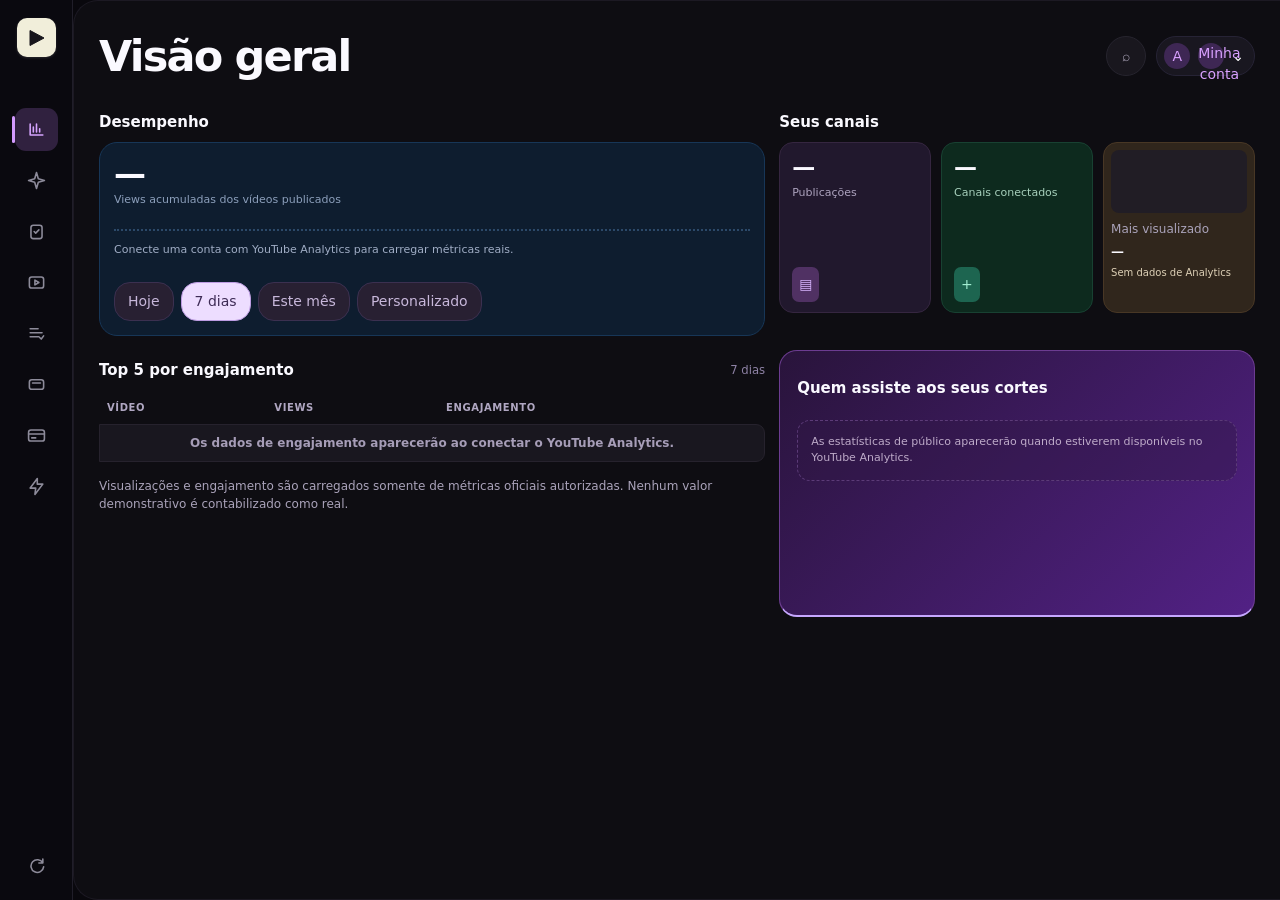
==== commit b0c8f0b3: "feat(ui): add browser Whisper, SRT/VTT inputs and transcript cut suggestions; remove Android APK pan" ====
--- a/web-local/index.html
+++ b/web-local/index.html
@@ -201,6 +201,21 @@
           <label class="ad-checkbox"><input id="adEditRights" type="checkbox">Confirmo ter autorização para editar este vídeo e as imagens utilizadas.</label>
           <div class="ad-pipeline" style="justify-content:flex-start;flex-wrap:wrap"><button id="adExport" type="button" class="ad-btn primary">Gerar corte no computador</button><button id="adPause" type="button" class="ad-btn">Pausar</button><button id="adSave" type="button" class="ad-btn">Salvar arquivo</button></div>
           <div id="adExportFeedback" class="ad-muted" style="margin-top:12px">O corte não será enviado aos nossos servidores.</div>
+
+          <div class="ad-card" style="padding:15px;margin-top:15px;background:#15121d">
+            <h3 class="ad-sec-title" style="margin:0 0 6px">Legendas e transcrição local</h3>
+            <p class="ad-muted">O Whisper roda no seu navegador, sem enviar o áudio à Railway. O modelo será baixado diretamente no primeiro uso. Use Chrome/Edge atualizado e mantenha esta aba aberta.</p>
+            <div class="ad-pipeline" style="justify-content:flex-start;flex-wrap:wrap">
+              <button class="ad-btn primary" type="button" id="adTranscribe">Transcrever vídeo</button>
+              <label class="ad-btn" for="adCaptionFile" style="margin:0;cursor:pointer">Importar legenda SRT/VTT</label>
+              <input id="adCaptionFile" type="file" accept=".srt,.vtt,text/vtt,text/plain" hidden>
+            </div>
+            <div id="adCaptionStatus" class="ad-muted" role="status" aria-live="polite" style="margin:12px 0">Nenhuma legenda sincronizada.</div>
+            <div class="ad-pipeline" style="justify-content:flex-start">
+              <button id="adSuggestClips" type="button" class="ad-btn" disabled>Sugerir até 3 cortes a partir das falas</button>
+            </div>
+            <div id="adClipSuggestions" style="margin-top:11px" class="ad-list"></div>
+          </div>
         </div>
       </section>
 
@@ -259,7 +274,7 @@
             <div class="ad-settings-actions"><button class="ad-btn primary" id="adLogout" type="button">Sair da conta</button><button class="ad-btn" id="adFindChannels" type="button">Encontrar canais</button><button class="ad-btn" id="adCreateChannel" type="button">Criar espaço</button></div>
             <div class="ad-card"><h3>Canais e fontes</h3><div id="adSettingsChannels"><p class="ad-muted">Entre e conecte um canal para começar.</p></div></div>
             <div class="ad-card"><h3>Minha conta</h3><p class="ad-muted" id="adAccountMessage">Conecte sua conta para sincronizar canais, publicações e créditos.</p><div style="display:grid;grid-template-columns:1fr 1fr;gap:8px"><input id="adLoginEmail" class="ad-input" type="email" placeholder="Seu e-mail"><input id="adLoginPass" class="ad-input" type="password" placeholder="Senha"></div><div class="ad-pipeline" style="justify-content:flex-start"><button class="ad-btn primary" id="adSignin" type="button">Entrar</button><button class="ad-btn" id="adSignup" type="button">Criar conta</button></div><div class="ad-muted" id="adAccountResponse"></div></div>
-            <div class="ad-card"><h3>Aprovar no Android</h3><p class="ad-muted">A vinculação por APK e QR code da versão desktop não está disponível neste navegador. A revisão web funciona sem instalação.</p><button class="ad-btn" type="button" id="adReviewMobile">Abrir painel móvel de metadados</button></div>
+            
             <details class="ad-card"><summary style="cursor:pointer;font-weight:800;font-size:12px">Configurações avançadas do SaaS</summary><p class="ad-muted">O site publicado recebe automaticamente as configurações públicas. Credenciais secretas ficam no servidor.</p><button class="ad-btn" id="adAdvanced" type="button">Ver configurações de integração</button></details>
           </div>
         </div>
